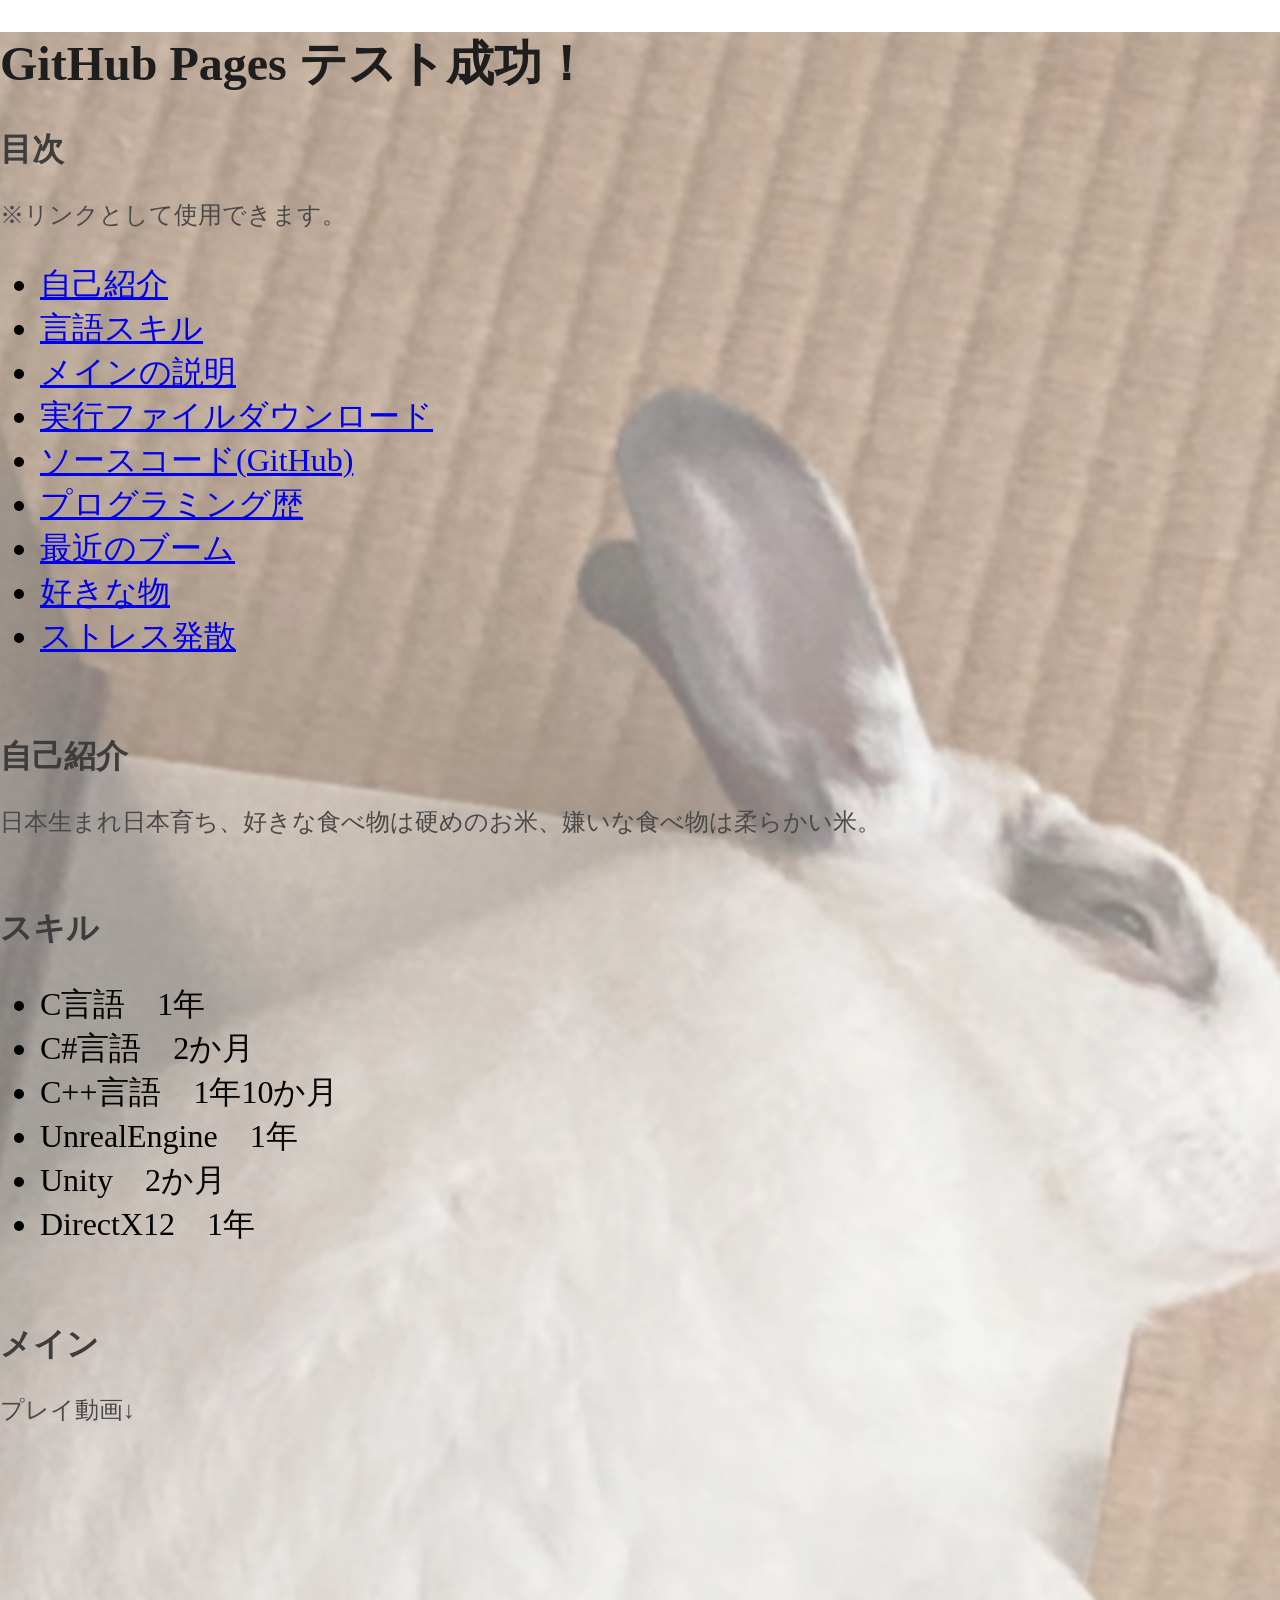
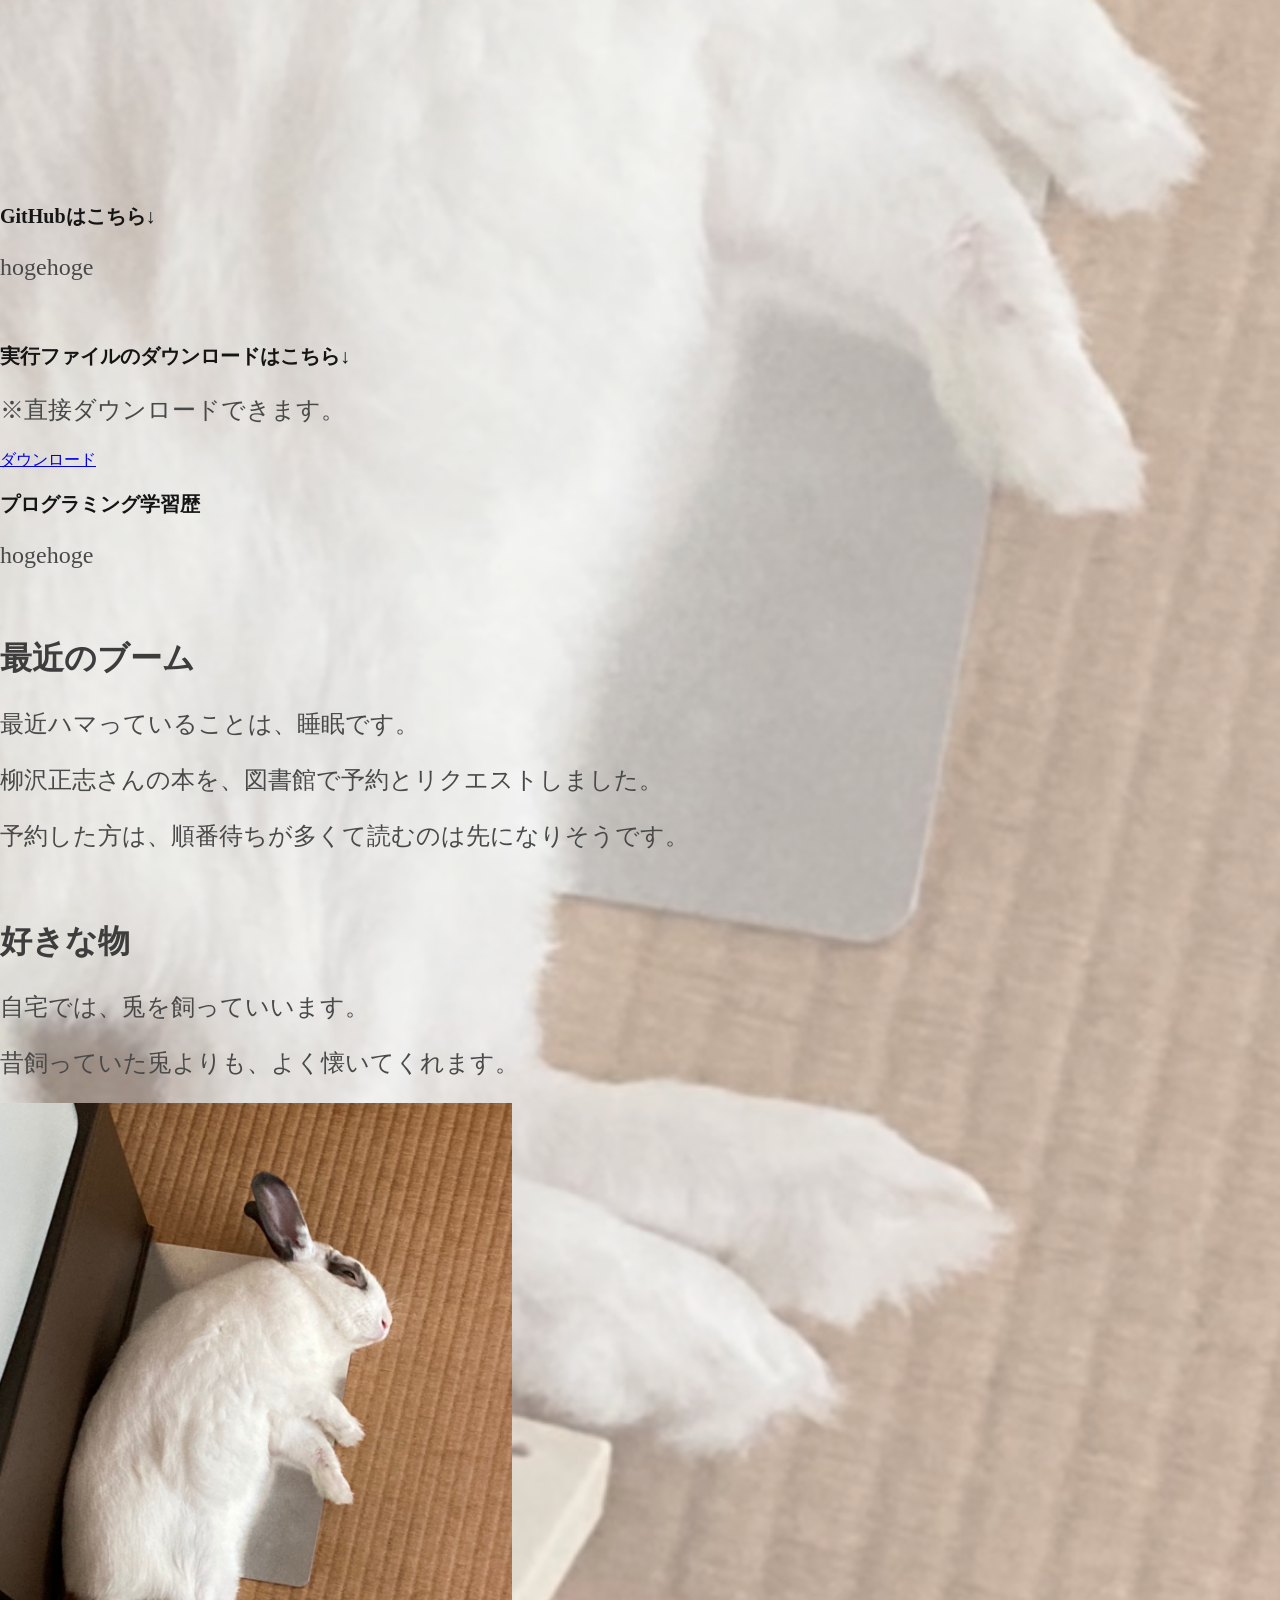
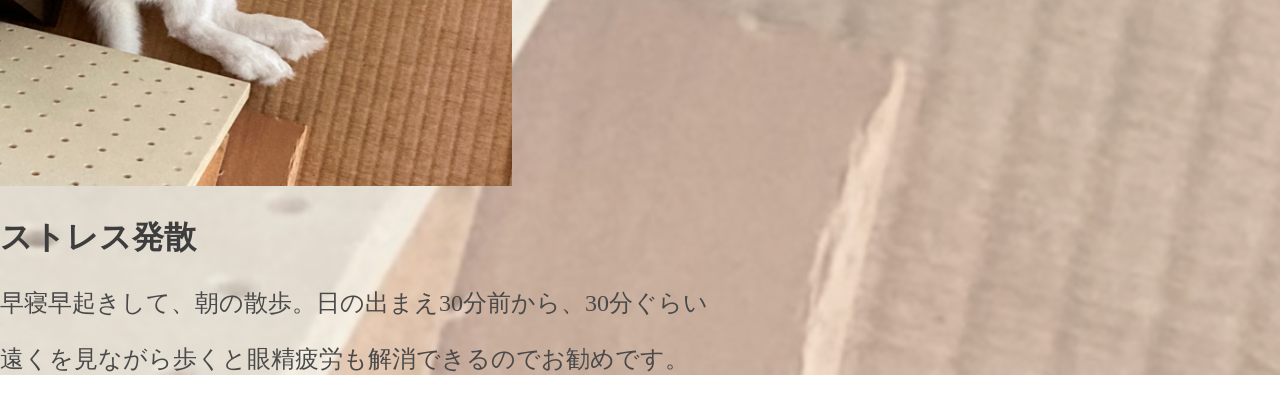
==== index.html @ c5bcd6ae "Update index.html with new sections and links" ====
<!DOCTYPE html>
<html lang="ja">
<head>
    <meta charset="UTF-8">
    <title>テストページ</title>
    <link rel="stylesheet" href="style.css">
</head>
<body>
    <!-- コメント -->
    <h1>GitHub Pages テスト成功！</h1>
        <h2>目次</h2>
        <p>※リンクとして使用できます。</p>
        <ul>    
            <li><a href="自己紹介">自己紹介</a></li>
            <li><a href="#スキル">言語スキル</a></li>
            <li><a href="#メイン">メインの説明</a></li>
            <li><a href="#ダウンロード">実行ファイルダウンロード</li>
            <li><a href="#ソースコード">ソースコード(GitHub)</li>
            <li><a href="#プログラミング学習歴">プログラミング歴</li>
            <li><a href="#最近のブーム">最近のブーム</a> </li>
            <li><a href="#好きな物">好きな物</a> </li>
            <li><a href="#ストレス発散">ストレス発散</a> </li>
        </ul>
    <br>    

    <h2 id="自己紹介">自己紹介</h2>
    <p>日本生まれ日本育ち、好きな食べ物は硬めのお米、嫌いな食べ物は柔らかい米。</p>
    <br>

    <h2 id="スキル">スキル</h2>
    <ul>
        <li>C言語&emsp;1年</li>
        <li>C#言語&emsp;2か月</li>
        <li>C++言語&emsp;1年10か月</li>
        <li>UnrealEngine&emsp;1年</li>
        <li>Unity&emsp;2か月</li>
        <li>DirectX12&emsp;1年</li>
    </ul>
    <br>

    <h2 id="メイン">メイン</h2>
    <p>プレイ動画↓</p>
   <div class="video-container">
        <iframe src="https://www.youtube.com/embed/glYUqlSb2sU" 
            title="YouTube video player" 
            frameborder="0" 
            allow="accelerometer; 
            autoplay; 
            clipboard-write; 
            encrypted-media; 
            gyroscope;
            picture-in-picture; 
            web-share" 
            referrerpolicy="strict-origin-when-cross-origin" 
            allowfullscreen>
        </iframe>
    </div>
    <br>

    <h3 id="ソースコード">GitHubはこちら↓</h3>
    <p>hogehoge</p>
    <br>
    
    <h3 id="ダウンロード">実行ファイルのダウンロードはこちら↓</h4>
    <p>※直接ダウンロードできます。</p>
    <a href="https://github.com/dkdk15ch/TestRelase/releases/download/v0.0.1/SQUASH_BREAKER_1016.zip" download onclick="return confirm('ゲームデータをダウンロードしますか？（ファイルサイズ: 約116MB）');">
    ダウンロード
    </a>     
    <br>

    <h3 id="プログラミング歴">プログラミング学習歴</h3>
    <!-- 新しい順に書く。メインは書いてるので、割愛 -->
    <p>hogehoge</p>
    <br>
    
    <h2 id="最近のブーム">最近のブーム</h2>
    <p>最近ハマっていることは、睡眠です。</p>
    <p>柳沢正志さんの本を、図書館で予約とリクエストしました。</p>    
    <p>予約した方は、順番待ちが多くて読むのは先になりそうです。</p>
    <br>

    <h2 id="好きな物">好きな物</h2>
    <p>自宅では、兎を飼っていいます。</p>
    <p>昔飼っていた兎よりも、よく懐いてくれます。</p>
    <img src="Images/15ch.jpg" alt="うさぎ">

    <h2 id="ストレス発散">ストレス発散</h2>
    <p>早寝早起きして、朝の散歩。日の出まえ30分前から、30分ぐらい</p>
    <p>遠くを見ながら歩くと眼精疲労も解消できるのでお勧めです。</p>
    
</body>
</html>
---- style.css ----
body {
  position: relative;
  min-height: 100vh;
  margin: 0;
}

body::before {
  content: "";
  position: absolute;
  top: 0;
  left: 0;
  width: 100%;
  height: 100%;
  background-color: #00000015;
  background-image: url("Images/15ch.jpg");
  background-size: cover;
  background-position: center;
  background-blend-mode: multiply;
  opacity: 0.5;
  z-index: -1;
}
h1{
  color:#1e1e1e;
  font-size:3.0rem;
}
h2{
  color:#3d3d3d;
  font-size:2rem;
}
h3{
  color:#151515;
  font-size:20px;
}

p{
  color:#494949;
  font-size:1.5rem;
}
ul{
  font-size:2.0rem;
}
li{
  font-size:2.0rem;
}
img{
  height:40%;
  width:40%;
}
.video-container {
  position: relative;
  width: 100%;
  max-width: 560px;
  aspect-ratio: 16 / 9;
  margin-top: 10px;
}
.video-container iframe {
  position: absolute;
  top: 0;
  left: 0;
  width: 100%;
  height: 100%;
  border: none; 
}
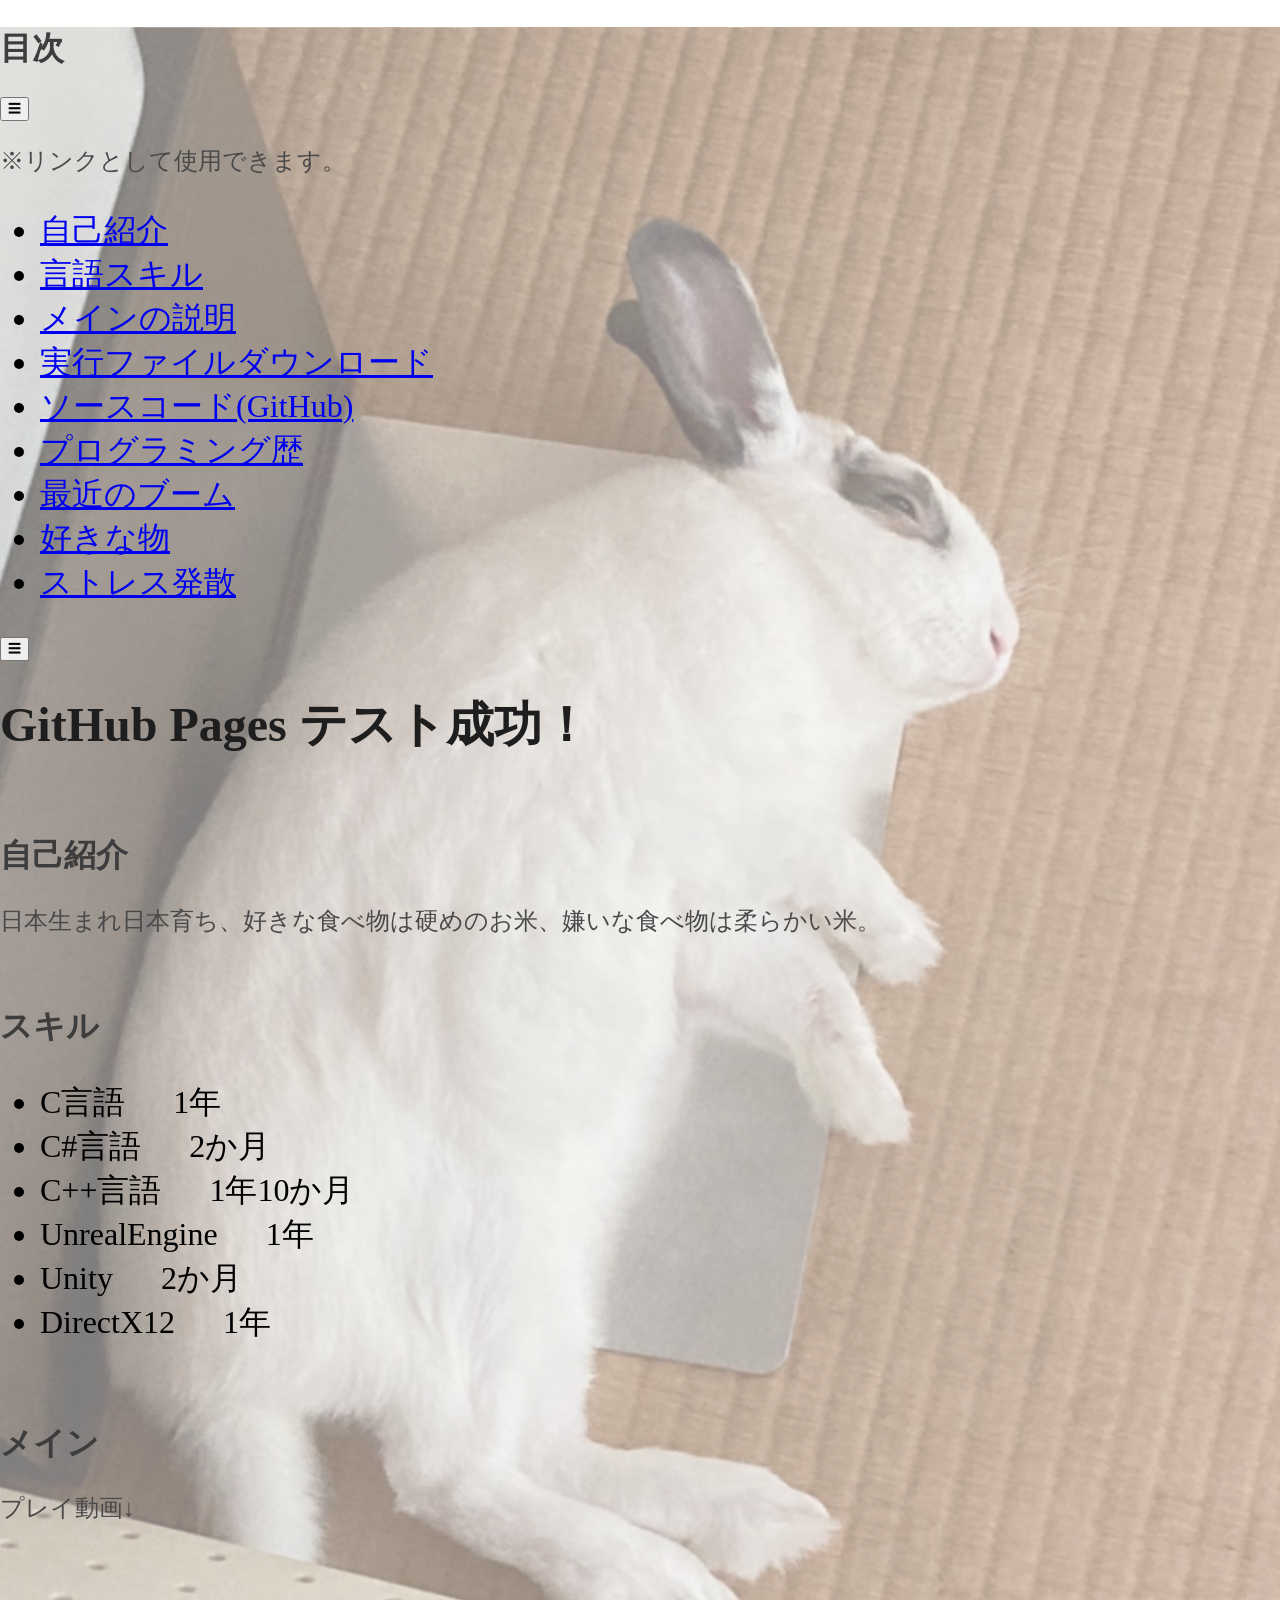
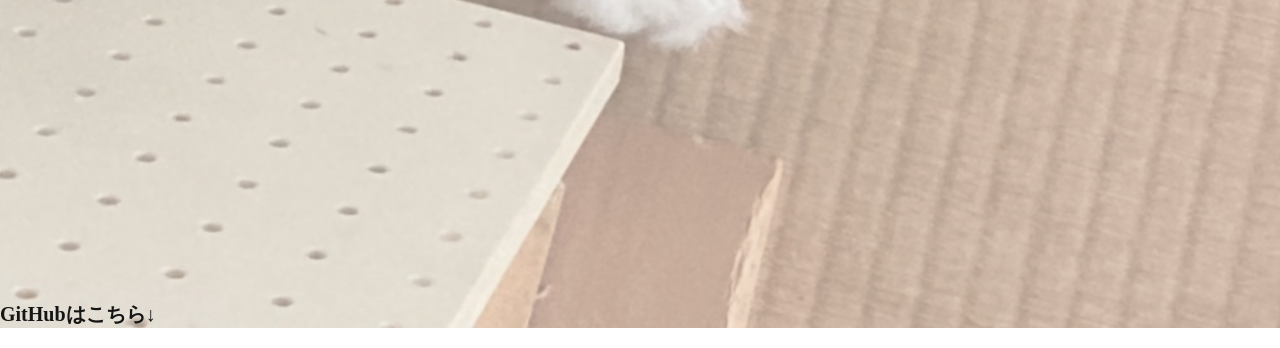
==== commit 0def533a: "Refactor sidebar and main content structure" ====
--- a/index.html
+++ b/index.html
@@ -6,87 +6,78 @@
     <link rel="stylesheet" href="style.css">
 </head>
 <body>
-    <!-- コメント -->
-    <h1>GitHub Pages テスト成功！</h1>
+
+    <!-- サイドバー（目次） -->
+    <nav id="sidebar" class="sidebar">
+      <div class="sidebar-header">
         <h2>目次</h2>
-        <p>※リンクとして使用できます。</p>
-        <ul>    
-            <li><a href="自己紹介">自己紹介</a></li>
-            <li><a href="#スキル">言語スキル</a></li>
-            <li><a href="#メイン">メインの説明</a></li>
-            <li><a href="#ダウンロード">実行ファイルダウンロード</li>
-            <li><a href="#ソースコード">ソースコード(GitHub)</li>
-            <li><a href="#プログラミング学習歴">プログラミング歴</li>
-            <li><a href="#最近のブーム">最近のブーム</a> </li>
-            <li><a href="#好きな物">好きな物</a> </li>
-            <li><a href="#ストレス発散">ストレス発散</a> </li>
+        <!-- 閉じるボタン -->
+        <button id="toggle-btn" class="toggle-btn" aria-label="目次を開閉">☰</button>
+      </div>
+      <p>※リンクとして使用できます。</p>
+      <ul>
+        <li><a href="#自己紹介">自己紹介</a></li>
+        <li><a href="#スキル">言語スキル</a></li>
+        <li><a href="#メイン">メインの説明</a></li>
+        <li><a href="#ダウンロード">実行ファイルダウンロード</a></li>
+        <li><a href="#ソースコード">ソースコード(GitHub)</a></li>
+        <li><a href="#プログラミング学習歴">プログラミング歴</a></li>
+        <li><a href="#最近のブーム">最近のブーム</a></li>
+        <li><a href="#好きな物">好きな物</a></li>
+        <li><a href="#ストレス発散">ストレス発散</a></li>
+      </ul>
+    </nav>
+
+    <!-- サイドバーが閉じている時に表示する「開くボタン」 -->
+    <button id="open-btn" class="open-btn" aria-label="目次を開く">☰</button>
+
+    <!-- メインコンテンツ部分を囲む -->
+    <div id="main-content">
+        <!-- コメント -->
+        <h1>GitHub Pages テスト成功！</h1>
+
+        <br>
+        <h2 id="自己紹介">自己紹介</h2>
+        <p>日本生まれ日本育ち、好きな食べ物は硬めのお米、嫌いな食べ物は柔らかい米。</p>
+
+        <br>
+        <h2 id="スキル">スキル</h2>
+        <ul>
+            <li>C言語 &emsp; 1年</li>
+            <li>C#言語 &emsp; 2か月</li>
+            <li>C++言語 &emsp; 1年10か月</li>
+            <li>UnrealEngine &emsp; 1年</li>
+            <li>Unity &emsp; 2か月</li>
+            <li>DirectX12 &emsp; 1年</li>
         </ul>
-    <br>    
 
-    <h2 id="自己紹介">自己紹介</h2>
-    <p>日本生まれ日本育ち、好きな食べ物は硬めのお米、嫌いな食べ物は柔らかい米。</p>
-    <br>
+        <br>
+        <h2 id="メイン">メイン</h2>
+        <p>プレイ動画↓</p>
+        <div class="video-container">
+            <iframe src="https://www.youtube.com/embed/glYUqlSb2sU" title="YouTube video player" frameborder="0" allow="accelerometer; autoplay; clipboard-write; encrypted-media; gyroscope; picture-in-picture; web-share" referrerpolicy="strict-origin-when-cross-origin" allowfullscreen></iframe>
+        </div>
 
-    <h2 id="スキル">スキル</h2>
-    <ul>
-        <li>C言語&emsp;1年</li>
-        <li>C#言語&emsp;2か月</li>
-        <li>C++言語&emsp;1年10か月</li>
-        <li>UnrealEngine&emsp;1年</li>
-        <li>Unity&emsp;2か月</li>
-        <li>DirectX12&emsp;1年</li>
-    </ul>
-    <br>
+        <br>
+        <h3 id="ソースコード">GitHubはこちら↓</h3>
+    </div>
 
-    <h2 id="メイン">メイン</h2>
-    <p>プレイ動画↓</p>
-   <div class="video-container">
-        <iframe src="https://www.youtube.com/embed/glYUqlSb2sU" 
-            title="YouTube video player" 
-            frameborder="0" 
-            allow="accelerometer; 
-            autoplay; 
-            clipboard-write; 
-            encrypted-media; 
-            gyroscope;
-            picture-in-picture; 
-            web-share" 
-            referrerpolicy="strict-origin-when-cross-origin" 
-            allowfullscreen>
-        </iframe>
-    </div>
-    <br>
+    <!-- JavaScript -->
+    <script>
+      const sidebar = document.getElementById('sidebar');
+      const toggleBtn = document.getElementById('toggle-btn');
+      const openBtn = document.getElementById('open-btn');
 
-    <h3 id="ソースコード">GitHubはこちら↓</h3>
-    <p>hogehoge</p>
-    <br>
-    
-    <h3 id="ダウンロード">実行ファイルのダウンロードはこちら↓</h4>
-    <p>※直接ダウンロードできます。</p>
-    <a href="https://github.com/dkdk15ch/TestRelase/releases/download/v0.0.1/SQUASH_BREAKER_1016.zip" download onclick="return confirm('ゲームデータをダウンロードしますか？（ファイルサイズ: 約116MB）');">
-    ダウンロード
-    </a>     
-    <br>
+      toggleBtn.addEventListener('click', () => {
+        sidebar.classList.add('collapsed');
+        document.body.classList.add('sidebar-closed');
+      });
 
-    <h3 id="プログラミング歴">プログラミング学習歴</h3>
-    <!-- 新しい順に書く。メインは書いてるので、割愛 -->
-    <p>hogehoge</p>
-    <br>
-    
-    <h2 id="最近のブーム">最近のブーム</h2>
-    <p>最近ハマっていることは、睡眠です。</p>
-    <p>柳沢正志さんの本を、図書館で予約とリクエストしました。</p>    
-    <p>予約した方は、順番待ちが多くて読むのは先になりそうです。</p>
-    <br>
+      openBtn.addEventListener('click', () => {
+        sidebar.classList.remove('collapsed');
+        document.body.classList.remove('sidebar-closed');
+      });
+    </script>
 
-    <h2 id="好きな物">好きな物</h2>
-    <p>自宅では、兎を飼っていいます。</p>
-    <p>昔飼っていた兎よりも、よく懐いてくれます。</p>
-    <img src="Images/15ch.jpg" alt="うさぎ">
-
-    <h2 id="ストレス発散">ストレス発散</h2>
-    <p>早寝早起きして、朝の散歩。日の出まえ30分前から、30分ぐらい</p>
-    <p>遠くを見ながら歩くと眼精疲労も解消できるのでお勧めです。</p>
-    
 </body>
 </html>
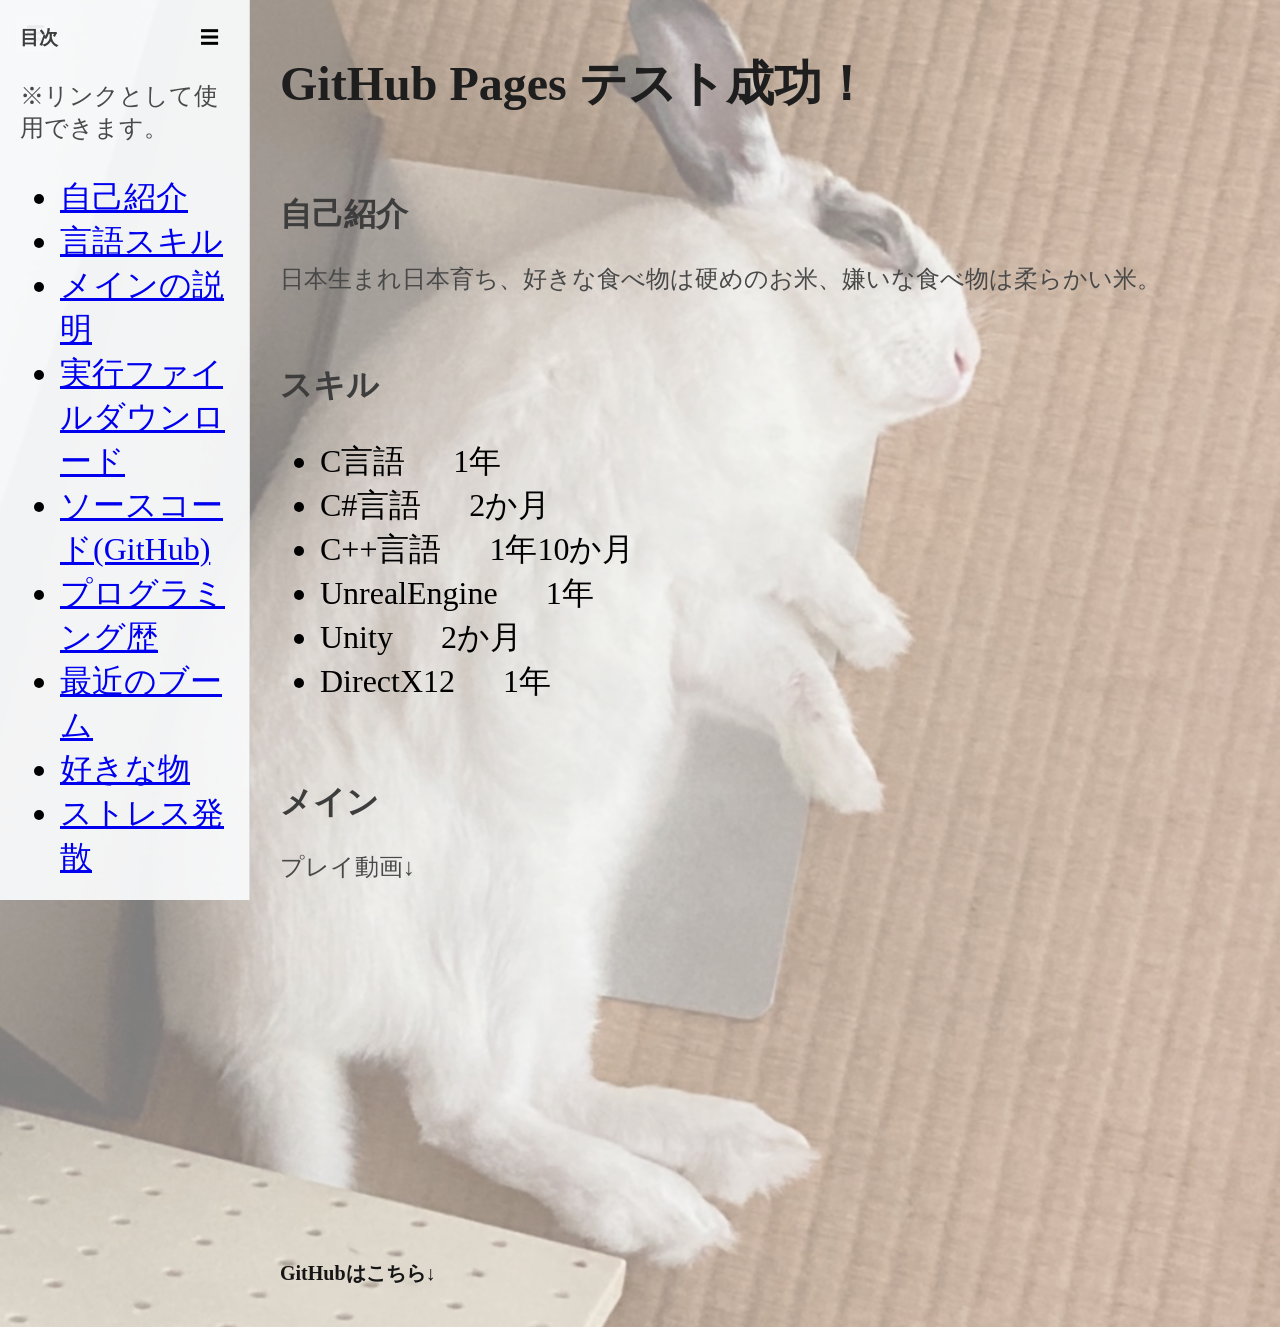
==== commit 5edf4542: "Implement sidebar toggle functionality Added event listeners for sidebar toggle functionality." ====
--- a/index.html
+++ b/index.html
@@ -62,17 +62,18 @@
         <h3 id="ソースコード">GitHubはこちら↓</h3>
     </div>
 
-    <!-- JavaScript -->
-    <script>
+   <script>
       const sidebar = document.getElementById('sidebar');
       const toggleBtn = document.getElementById('toggle-btn');
       const openBtn = document.getElementById('open-btn');
 
+      // 閉じるボタンを押したとき
       toggleBtn.addEventListener('click', () => {
         sidebar.classList.add('collapsed');
         document.body.classList.add('sidebar-closed');
       });
 
+      // 開くボタンを押したとき
       openBtn.addEventListener('click', () => {
         sidebar.classList.remove('collapsed');
         document.body.classList.remove('sidebar-closed');
--- a/style.css
+++ b/style.css
@@ -1,63 +1,138 @@
 body {
-  position: relative;
-  min-height: 100vh;
-  margin: 0;
+    position: relative;
+    min-height: 100vh;
+    margin: 0;
 }
 
 body::before {
-  content: "";
-  position: absolute;
+    content: "";
+    position: absolute;
+    top: 0;
+    left: 0;
+    width: 100%;
+    height: 100%;
+    background-color: #00000015;
+    background-image: url("Images/15ch.jpg");
+    background-size: cover;
+    background-position: center;
+    background-blend-mode: multiply;
+    opacity: 0.5;
+    z-index: -1;
+}
+
+h1 {
+    color: #1e1e1e;
+    font-size: 3.0rem;
+}
+
+h2 {
+    color: #3d3d3d;
+    font-size: 2rem;
+}
+
+h3 {
+    color: #151515;
+    font-size: 20px;
+}
+
+p {
+    color: #494949;
+    font-size: 1.5rem;
+}
+
+ul {
+    font-size: 2.0rem;
+}
+
+li {
+    font-size: 2.0rem;
+}
+
+img {
+    height: 40%;
+    width: 40%;
+}
+
+.video-container {
+    position: relative;
+    width: 100%;
+    max-width: 560px;
+    aspect-ratio: 16 / 9;
+    margin-top: 10px;
+}
+
+.video-container iframe {
+    position: absolute;
+    top: 0;
+    left: 0;
+    width: 100%;
+    height: 100%;
+    border: none;
+}
+
+/* --- ここから下がサイドバー用の追加分 --- */
+
+/* サイドバーの基本スタイル */
+.sidebar {
+  position: fixed;
   top: 0;
   left: 0;
-  width: 100%;
-  height: 100%;
-  background-color: #00000015;
-  background-image: url("Images/15ch.jpg");
-  background-size: cover;
-  background-position: center;
-  background-blend-mode: multiply;
-  opacity: 0.5;
-  z-index: -1;
-}
-h1{
-  color:#1e1e1e;
-  font-size:3.0rem;
-}
-h2{
-  color:#3d3d3d;
-  font-size:2rem;
-}
-h3{
-  color:#151515;
-  font-size:20px;
+  width: 250px;
+  height: 100vh;
+  background-color: rgba(248, 249, 250, 0.95); /* 背景が透けないように少し不透明に */
+  border-right: 1px solid #ddd;
+  padding: 20px;
+  box-sizing: border-box;
+  transition: transform 0.3s ease;
+  z-index: 1000;
+  overflow-y: auto;
 }
 
-p{
-  color:#494949;
-  font-size:1.5rem;
+/* 閉じた状態（左側に隠す） */
+.sidebar.collapsed {
+  transform: translateX(-100%);
 }
-ul{
-  font-size:2.0rem;
+
+.sidebar-header {
+  display: flex;
+  justify-content: space-between;
+  align-items: center;
+  margin-bottom: 10px;
 }
-li{
-  font-size:2.0rem;
+
+.sidebar-header h2 {
+  margin: 0;
+  font-size: 1.2rem;
 }
-img{
-  height:40%;
-  width:40%;
+
+/* ボタンのスタイル */
+.toggle-btn, .open-btn {
+  background: none;
+  border: none;
+  font-size: 1.2rem;
+  cursor: pointer;
+  padding: 5px 10px;
 }
-.video-container {
-  position: relative;
-  width: 100%;
-  max-width: 560px;
-  aspect-ratio: 16 / 9;
-  margin-top: 10px;
+
+/* サイドバー外の「開くボタン」（画面左上に固定） */
+.open-btn {
+  position: fixed;
+  top: 15px;
+  left: 15px;
+  z-index: 999;
+  background-color: #ffffff;
+  border: 1px solid #ccc;
+  border-radius: 4px;
 }
-.video-container iframe {
-  position: absolute;
-  top: 0;
-  left: 0;
-  width: 100%;
-  height: 100%;
-  border: none; 
+
+/* メインコンテンツの位置調整 */
+#main-content {
+  margin-left: 260px;
+  padding: 20px;
+  transition: margin-left 0.3s ease;
 }
+
+/* サイドバーが閉じた時はメインコンテンツを広げる */
+body.sidebar-closed #main-content {
+  margin-left: 20px;
+}
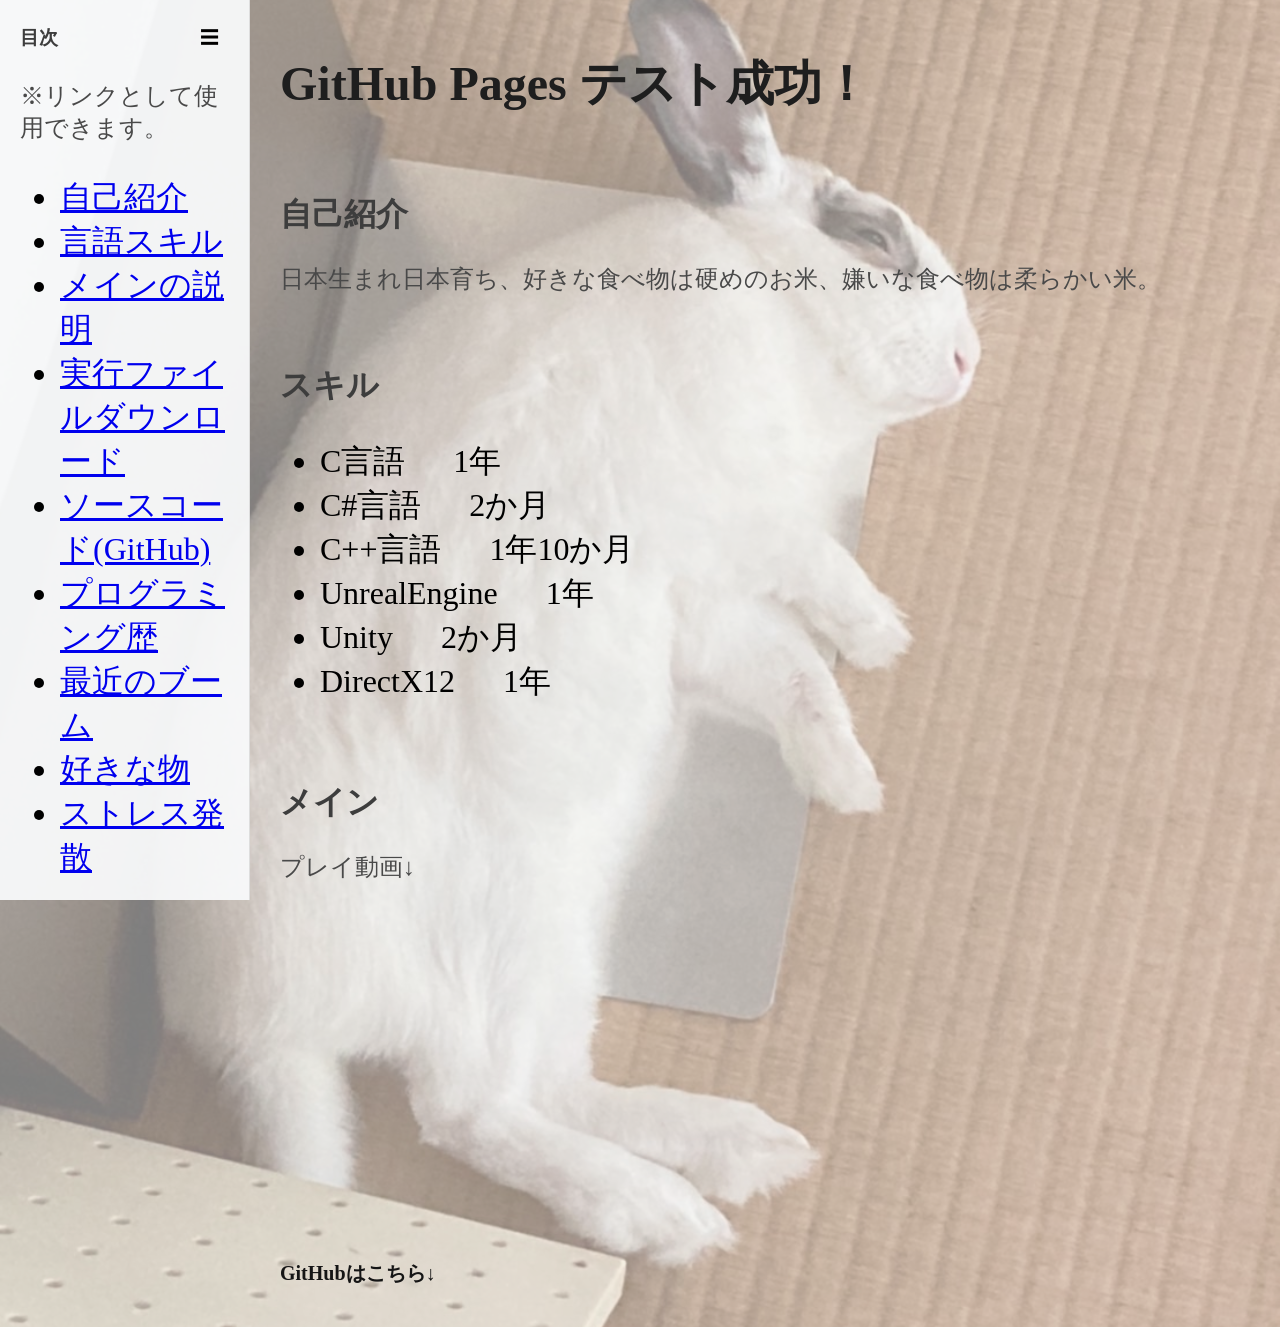
==== commit 8acb5da8: "Refactor sidebar toggle functionality" ====
--- a/index.html
+++ b/index.html
@@ -11,7 +11,7 @@
     <nav id="sidebar" class="sidebar">
       <div class="sidebar-header">
         <h2>目次</h2>
-        <!-- 閉じるボタン -->
+        <!-- 共通のトグルボタン -->
         <button id="toggle-btn" class="toggle-btn" aria-label="目次を開閉">☰</button>
       </div>
       <p>※リンクとして使用できます。</p>
@@ -28,12 +28,8 @@
       </ul>
     </nav>
 
-    <!-- サイドバーが閉じている時に表示する「開くボタン」 -->
-    <button id="open-btn" class="open-btn" aria-label="目次を開く">☰</button>
-
     <!-- メインコンテンツ部分を囲む -->
     <div id="main-content">
-        <!-- コメント -->
         <h1>GitHub Pages テスト成功！</h1>
 
         <br>
@@ -62,21 +58,14 @@
         <h3 id="ソースコード">GitHubはこちら↓</h3>
     </div>
 
-   <script>
+    <!-- JavaScript：押すたびに開閉を切り替える（トグル） -->
+    <script>
       const sidebar = document.getElementById('sidebar');
       const toggleBtn = document.getElementById('toggle-btn');
-      const openBtn = document.getElementById('open-btn');
 
-      // 閉じるボタンを押したとき
       toggleBtn.addEventListener('click', () => {
-        sidebar.classList.add('collapsed');
-        document.body.classList.add('sidebar-closed');
-      });
-
-      // 開くボタンを押したとき
-      openBtn.addEventListener('click', () => {
-        sidebar.classList.remove('collapsed');
-        document.body.classList.remove('sidebar-closed');
+        sidebar.classList.toggle('collapsed');
+        document.body.classList.toggle('sidebar-closed');
       });
     </script>
 
--- a/style.css
+++ b/style.css
@@ -74,65 +74,74 @@
 
 /* サイドバーの基本スタイル */
 .sidebar {
-  position: fixed;
-  top: 0;
-  left: 0;
-  width: 250px;
-  height: 100vh;
-  background-color: rgba(248, 249, 250, 0.95); /* 背景が透けないように少し不透明に */
-  border-right: 1px solid #ddd;
-  padding: 20px;
-  box-sizing: border-box;
-  transition: transform 0.3s ease;
-  z-index: 1000;
-  overflow-y: auto;
+    position: fixed;
+    top: 0;
+    left: 0;
+    width: 250px;
+    height: 100vh;
+    background-color: rgba(248, 249, 250, 0.95);
+    border-right: 1px solid #ddd;
+    padding: 20px;
+    box-sizing: border-box;
+    transition: transform 0.3s ease;
+    z-index: 1000;
+    overflow-y: auto;
 }
 
-/* 閉じた状態（左側に隠す） */
+/* 閉じた状態（スペースなしにする） */
 .sidebar.collapsed {
-  transform: translateX(-100%);
+    transform: translateX(-100%);
 }
 
 .sidebar-header {
-  display: flex;
-  justify-content: space-between;
-  align-items: center;
-  margin-bottom: 10px;
+    display: flex;
+    justify-content: space-between;
+    align-items: center;
+    margin-bottom: 10px;
 }
 
 .sidebar-header h2 {
-  margin: 0;
-  font-size: 1.2rem;
+    margin: 0;
+    font-size: 1.2rem;
 }
 
-/* ボタンのスタイル */
-.toggle-btn, .open-btn {
-  background: none;
-  border: none;
-  font-size: 1.2rem;
-  cursor: pointer;
-  padding: 5px 10px;
+/* 閉じるボタンのスタイル */
+.toggle-btn {
+    background: none;
+    border: none;
+    font-size: 1.2rem;
+    cursor: pointer;
+    padding: 5px 10px;
 }
 
-/* サイドバー外の「開くボタン」（画面左上に固定） */
+/* 常に画面左上に固定して、絶対にクリックできるように最前面（2000）にする */
 .open-btn {
-  position: fixed;
-  top: 15px;
-  left: 15px;
-  z-index: 999;
-  background-color: #ffffff;
-  border: 1px solid #ccc;
-  border-radius: 4px;
+    display: none;
+    position: fixed;
+    top: 15px;
+    left: 15px;
+    z-index: 2000;
+    background-color: #ffffff;
+    border: 1px solid #ccc;
+    border-radius: 4px;
+    font-size: 1.2rem;
+    cursor: pointer;
+    padding: 5px 10px;
+}
+
+/* サイドバーが閉じた時だけ表示する（スペースなしにする） */
+body.sidebar-closed .open-btn {
+    display: block;
 }
 
 /* メインコンテンツの位置調整 */
 #main-content {
-  margin-left: 260px;
-  padding: 20px;
-  transition: margin-left 0.3s ease;
+    margin-left: 260px;
+    padding: 20px;
+    transition: margin-left 0.3s ease;
 }
 
-/* サイドバーが閉じた時はメインコンテンツを広げる */
+/* サイドバーが閉じた時はメインコンテンツを広げる（スペースなしにする） */
 body.sidebar-closed #main-content {
-  margin-left: 20px;
+    margin-left: 20px;
 }
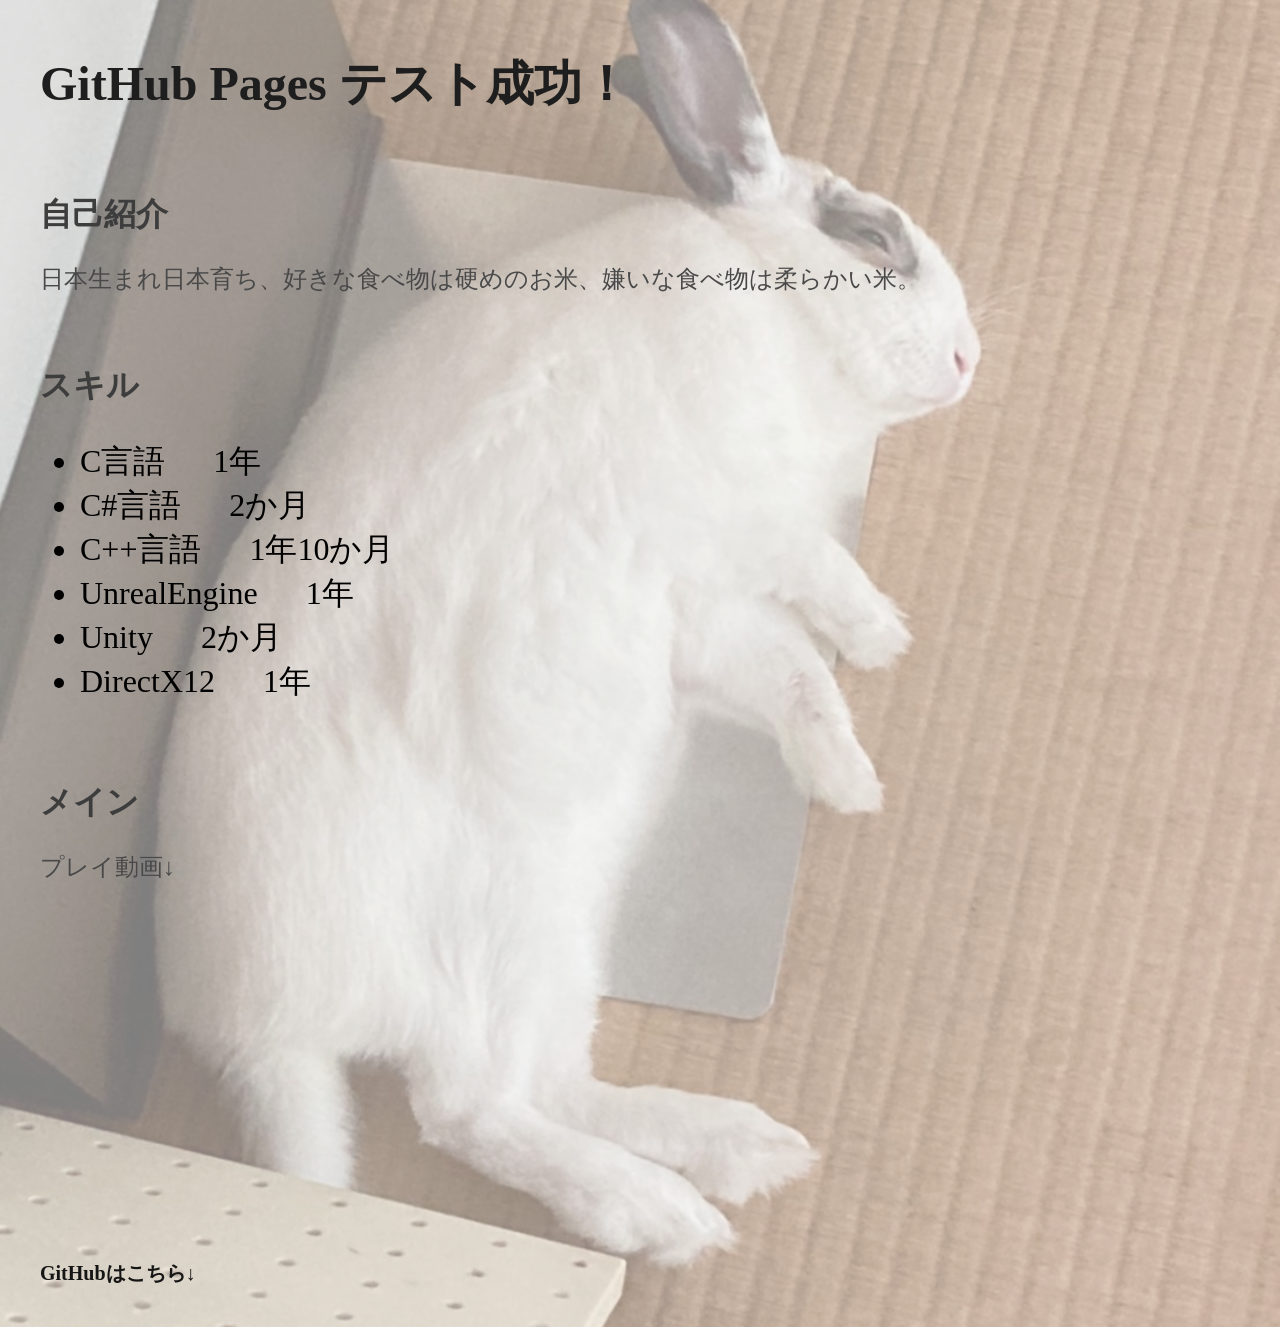
==== commit 5c7ec68f: "Update sidebar toggle functionality and comments" ====
--- a/index.html
+++ b/index.html
@@ -11,7 +11,7 @@
     <nav id="sidebar" class="sidebar">
       <div class="sidebar-header">
         <h2>目次</h2>
-        <!-- 共通のトグルボタン -->
+        <!-- 閉じる用のボタン（内部用としてそのまま配置） -->
         <button id="toggle-btn" class="toggle-btn" aria-label="目次を開閉">☰</button>
       </div>
       <p>※リンクとして使用できます。</p>
@@ -30,6 +30,7 @@
 
     <!-- メインコンテンツ部分を囲む -->
     <div id="main-content">
+        <!-- コメント -->
         <h1>GitHub Pages テスト成功！</h1>
 
         <br>
@@ -58,14 +59,14 @@
         <h3 id="ソースコード">GitHubはこちら↓</h3>
     </div>
 
-    <!-- JavaScript：押すたびに開閉を切り替える（トグル） -->
+    <!-- JavaScript：1つのボタンで開閉をトグル切り替え -->
     <script>
       const sidebar = document.getElementById('sidebar');
       const toggleBtn = document.getElementById('toggle-btn');
 
       toggleBtn.addEventListener('click', () => {
-        sidebar.classList.toggle('collapsed');
-        document.body.classList.toggle('sidebar-closed');
+        sidebar.classList.toggle('open');
+        document.body.classList.toggle('sidebar-open');
       });
     </script>
 
--- a/style.css
+++ b/style.css
@@ -70,9 +70,8 @@
     border: none;
 }
 
-/* --- ここから下がサイドバー用の追加分 --- */
+/* --- サイドバー関連のスタイル --- */
 
-/* サイドバーの基本スタイル */
 .sidebar {
     position: fixed;
     top: 0;
@@ -86,11 +85,13 @@
     transition: transform 0.3s ease;
     z-index: 1000;
     overflow-y: auto;
+    /* デフォルト（初期状態）は左側に隠しておく */
+    transform: translateX(-100%);
 }
 
-/* 閉じた状態（スペースなしにする） */
-.sidebar.collapsed {
-    transform: translateX(-100%);
+/* クラスがついた時（開いた時）に画面内に出す */
+.sidebar.open {
+    transform: translateX(0);
 }
 
 .sidebar-header {
@@ -105,18 +106,8 @@
     font-size: 1.2rem;
 }
 
-/* 閉じるボタンのスタイル */
+/* 常に画面左上に固定されたトグルボタン */
 .toggle-btn {
-    background: none;
-    border: none;
-    font-size: 1.2rem;
-    cursor: pointer;
-    padding: 5px 10px;
-}
-
-/* 常に画面左上に固定して、絶対にクリックできるように最前面（2000）にする */
-.open-btn {
-    display: none;
     position: fixed;
     top: 15px;
     left: 15px;
@@ -129,19 +120,15 @@
     padding: 5px 10px;
 }
 
-/* サイドバーが閉じた時だけ表示する（スペースなしにする） */
-body.sidebar-closed .open-btn {
-    display: block;
-}
-
 /* メインコンテンツの位置調整 */
 #main-content {
-    margin-left: 260px;
+    /* デフォルト（非展開時）は左側の余白を狭くしておく */
+    margin-left: 20px;
     padding: 20px;
     transition: margin-left 0.3s ease;
 }
 
-/* サイドバーが閉じた時はメインコンテンツを広げる（スペースなしにする） */
-body.sidebar-closed #main-content {
-    margin-left: 20px;
+/* サイドバーが開いた時（openクラスがついた時）にメインコンテンツを右に押す */
+body.sidebar-open #main-content {
+    margin-left: 260px;
 }
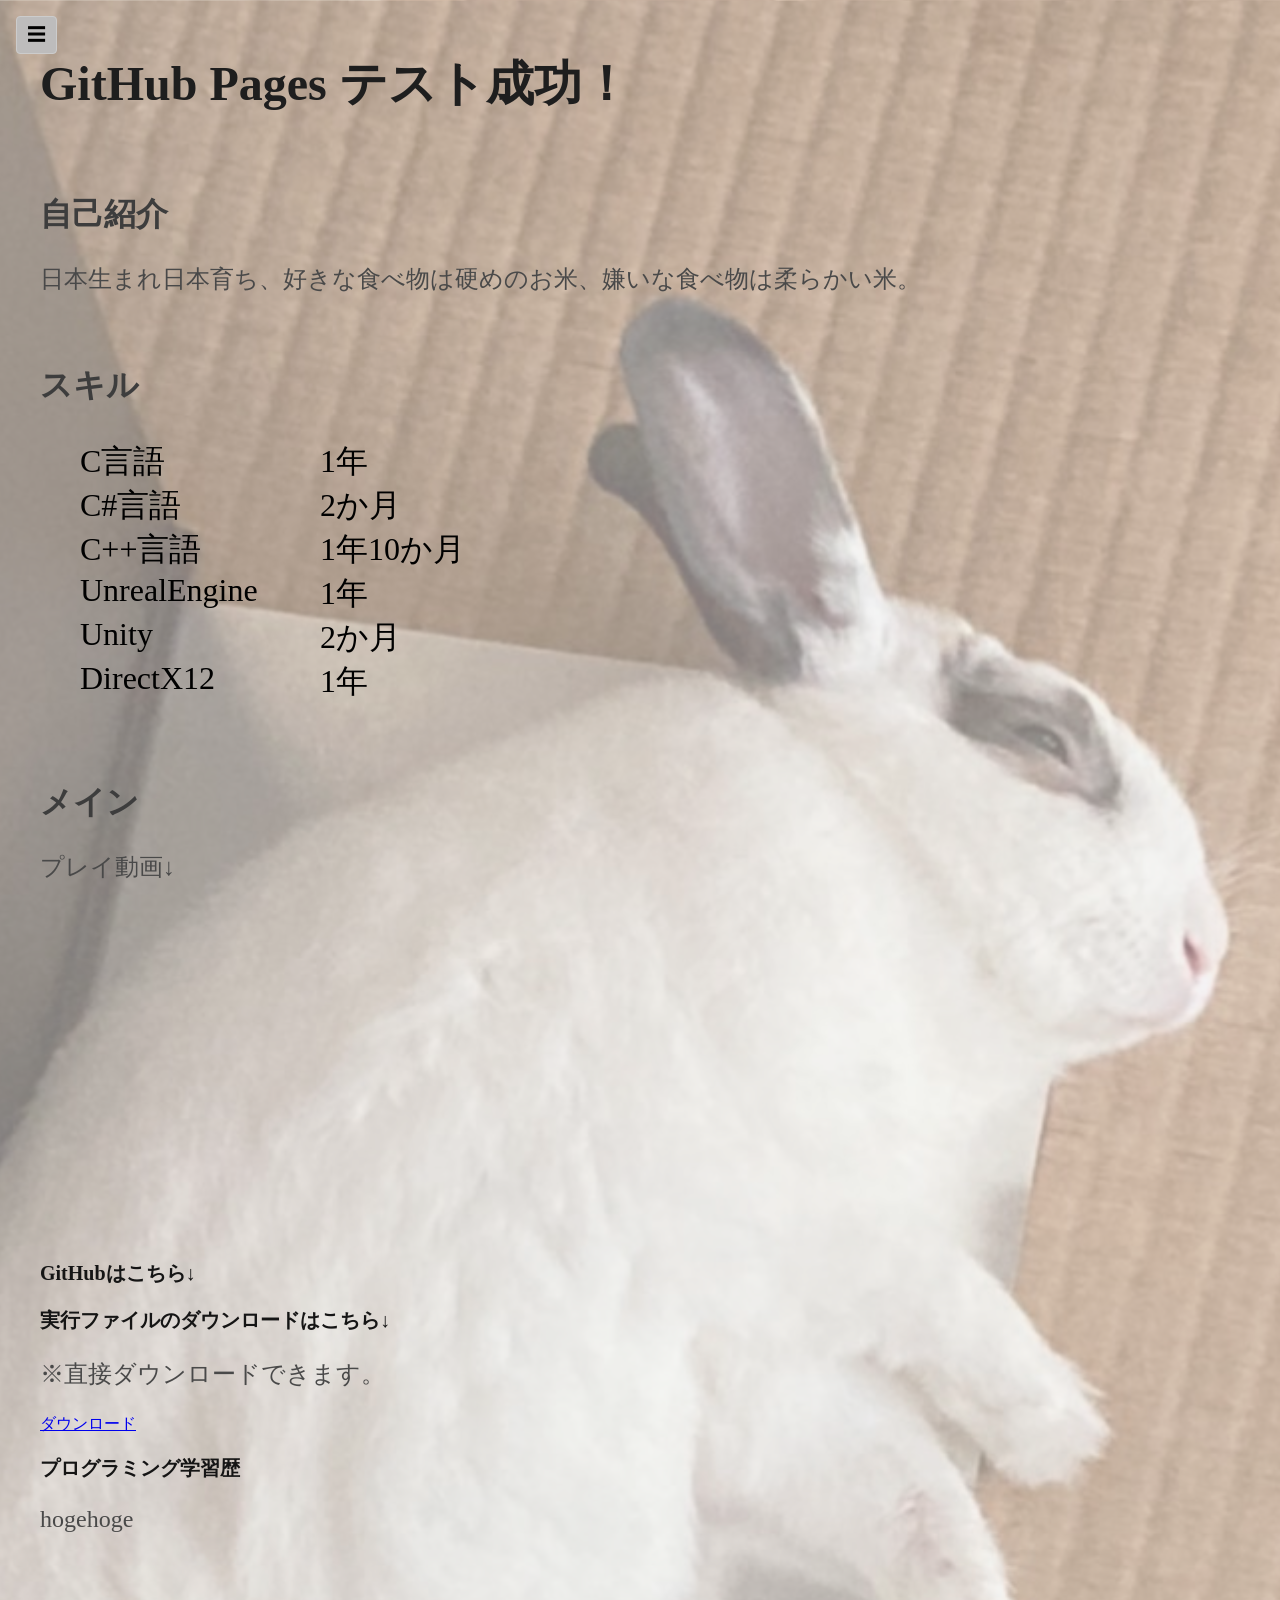
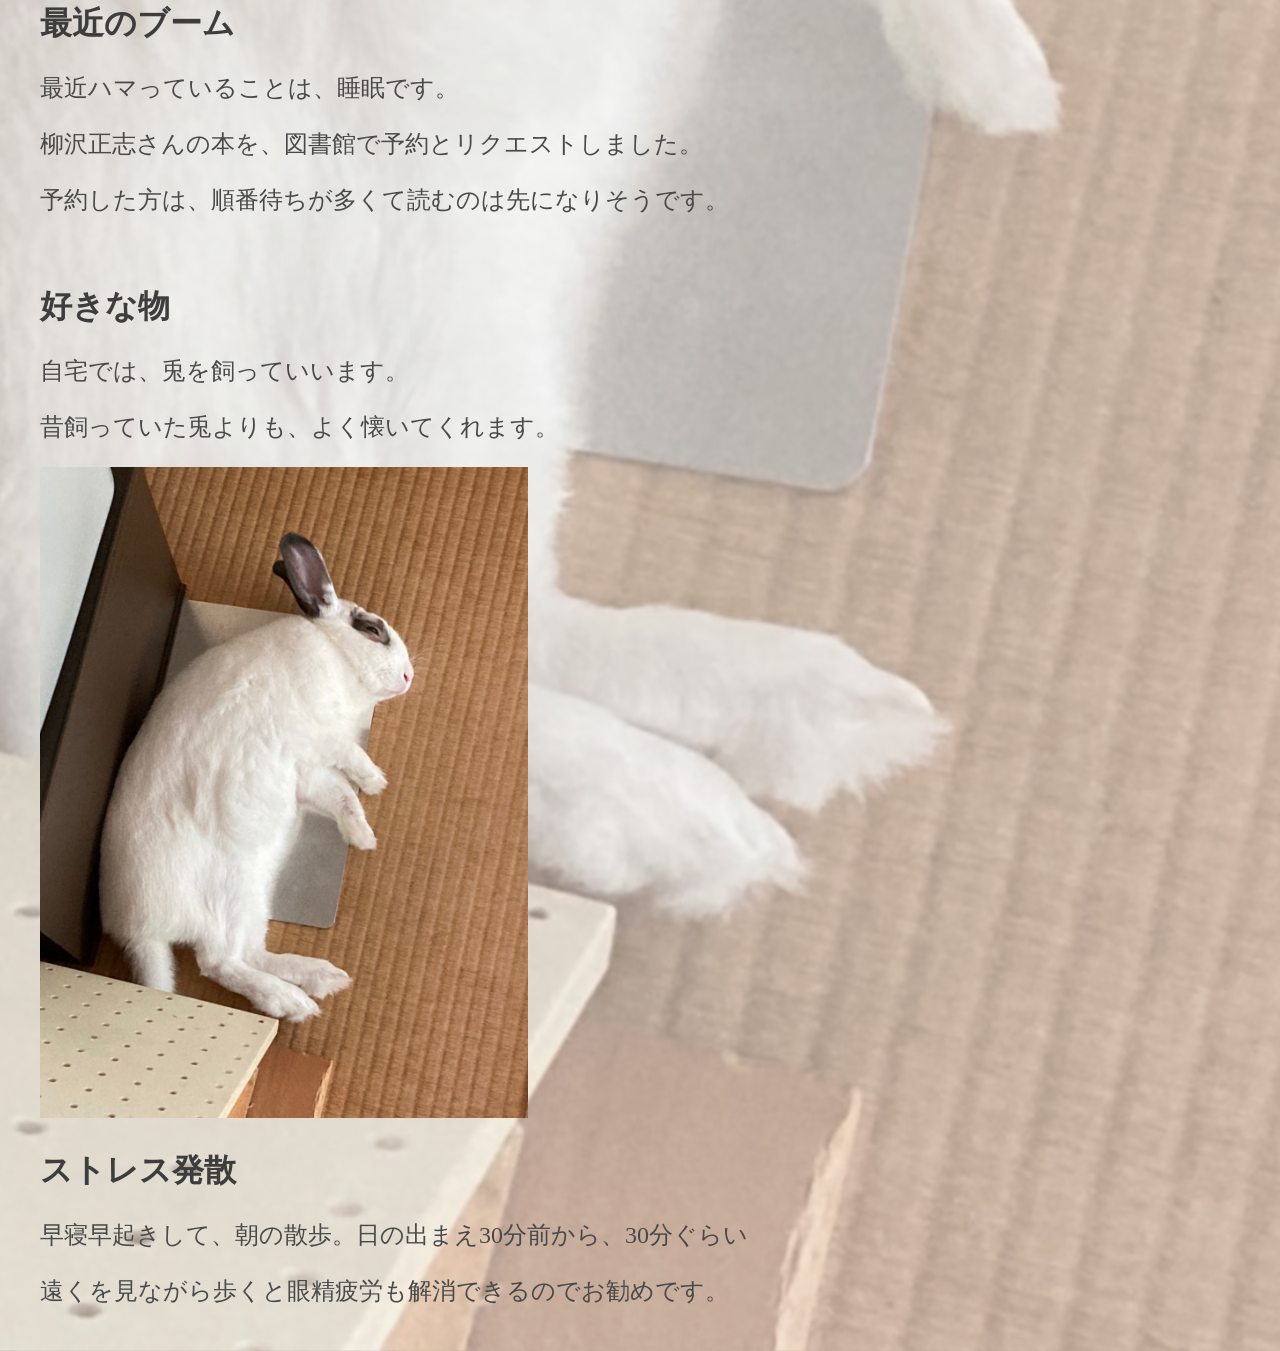
==== commit b561be8e: "ボタン修正" ====
--- a/index.html
+++ b/index.html
@@ -7,12 +7,13 @@
 </head>
 <body>
 
+    <!-- 常に画面左上に表示する開閉ボタン -->
+    <button id="toggle-btn" class="toggle-btn" aria-label="目次を開閉" aria-expanded="false">☰</button>
+
     <!-- サイドバー（目次） -->
     <nav id="sidebar" class="sidebar">
       <div class="sidebar-header">
         <h2>目次</h2>
-        <!-- 閉じる用のボタン（内部用としてそのまま配置） -->
-        <button id="toggle-btn" class="toggle-btn" aria-label="目次を開閉">☰</button>
       </div>
       <p>※リンクとして使用できます。</p>
       <ul>
@@ -39,13 +40,22 @@
 
         <br>
         <h2 id="スキル">スキル</h2>
-        <ul>
-            <li>C言語 &emsp; 1年</li>
-            <li>C#言語 &emsp; 2か月</li>
-            <li>C++言語 &emsp; 1年10か月</li>
-            <li>UnrealEngine &emsp; 1年</li>
-            <li>Unity &emsp; 2か月</li>
-            <li>DirectX12 &emsp; 1年</li>
+        <!-- 
+        ・C言語           1年
+        ・C#言語          2か月    
+        ・C++言語         1年10か月
+        ・UnrealEngine    1年
+        ・Unity           2か月
+        ・DirectX12       1年
+        -->
+
+        <ul class="skill-list">
+          <li><span class="skill-name">C言語</span>1年</li>
+          <li><span class="skill-name">C#言語</span>2か月</li>
+          <li><span class="skill-name">C++言語</span>1年10か月</li>
+          <li><span class="skill-name">UnrealEngine</span>1年</li>
+          <li><span class="skill-name">Unity</span>2か月</li>
+          <li><span class="skill-name">DirectX12</span>1年</li>
         </ul>
 
         <br>
@@ -57,6 +67,33 @@
 
         <br>
         <h3 id="ソースコード">GitHubはこちら↓</h3>
+
+         <h3 id="ダウンロード">実行ファイルのダウンロードはこちら↓</h4>
+        <p>※直接ダウンロードできます。</p>
+        <a href="https://github.com/dkdk15ch/TestRelase/releases/download/v0.0.1/SQUASH_BREAKER_1016.zip" download onclick="return confirm('ゲームデータをダウンロードしますか？（ファイルサイズ: 約116MB）');">
+        ダウンロード
+        </a>     
+        <br>
+
+        <h3 id="プログラミング歴">プログラミング学習歴</h3>
+        <!-- 新しい順に書く。メインは書いてるので、割愛 -->
+        <p>hogehoge</p>
+        <br>
+        
+        <h2 id="最近のブーム">最近のブーム</h2>
+        <p>最近ハマっていることは、睡眠です。</p>
+        <p>柳沢正志さんの本を、図書館で予約とリクエストしました。</p>    
+        <p>予約した方は、順番待ちが多くて読むのは先になりそうです。</p>
+        <br>
+
+        <h2 id="好きな物">好きな物</h2>
+        <p>自宅では、兎を飼っていいます。</p>
+        <p>昔飼っていた兎よりも、よく懐いてくれます。</p>
+        <img src="Images/15ch.jpg" alt="うさぎ">
+
+        <h2 id="ストレス発散">ストレス発散</h2>
+        <p>早寝早起きして、朝の散歩。日の出まえ30分前から、30分ぐらい</p>
+        <p>遠くを見ながら歩くと眼精疲労も解消できるのでお勧めです。</p>
     </div>
 
     <!-- JavaScript：1つのボタンで開閉をトグル切り替え -->
@@ -65,8 +102,9 @@
       const toggleBtn = document.getElementById('toggle-btn');
 
       toggleBtn.addEventListener('click', () => {
-        sidebar.classList.toggle('open');
-        document.body.classList.toggle('sidebar-open');
+        const isOpen = sidebar.classList.toggle('open');
+        document.body.classList.toggle('sidebar-open', isOpen);
+        toggleBtn.setAttribute('aria-expanded', String(isOpen));
       });
     </script>
 
--- a/style.css
+++ b/style.css
@@ -48,6 +48,12 @@
     font-size: 2.0rem;
 }
 
+.skill-list li {
+    display: grid;
+    grid-template-columns: 14rem auto;
+    column-gap: 1rem;
+}
+
 img {
     height: 40%;
     width: 40%;
@@ -76,9 +82,9 @@
     position: fixed;
     top: 0;
     left: 0;
-    width: 250px;
-    height: 100vh;
-    background-color: rgba(248, 249, 250, 0.95);
+    width: 30vw;
+    height: 50vh;
+    background-color: rgb(151, 151, 151);
     border-right: 1px solid #ddd;
     padding: 20px;
     box-sizing: border-box;
@@ -109,10 +115,10 @@
 /* 常に画面左上に固定されたトグルボタン */
 .toggle-btn {
     position: fixed;
-    top: 15px;
-    left: 15px;
+    top: 1rem;
+    left: 1rem;
     z-index: 2000;
-    background-color: #ffffff;
+    background-color: #bdbcbc;
     border: 1px solid #ccc;
     border-radius: 4px;
     font-size: 1.2rem;
@@ -130,5 +136,5 @@
 
 /* サイドバーが開いた時（openクラスがついた時）にメインコンテンツを右に押す */
 body.sidebar-open #main-content {
-    margin-left: 260px;
+    margin-left: 20rem;
 }
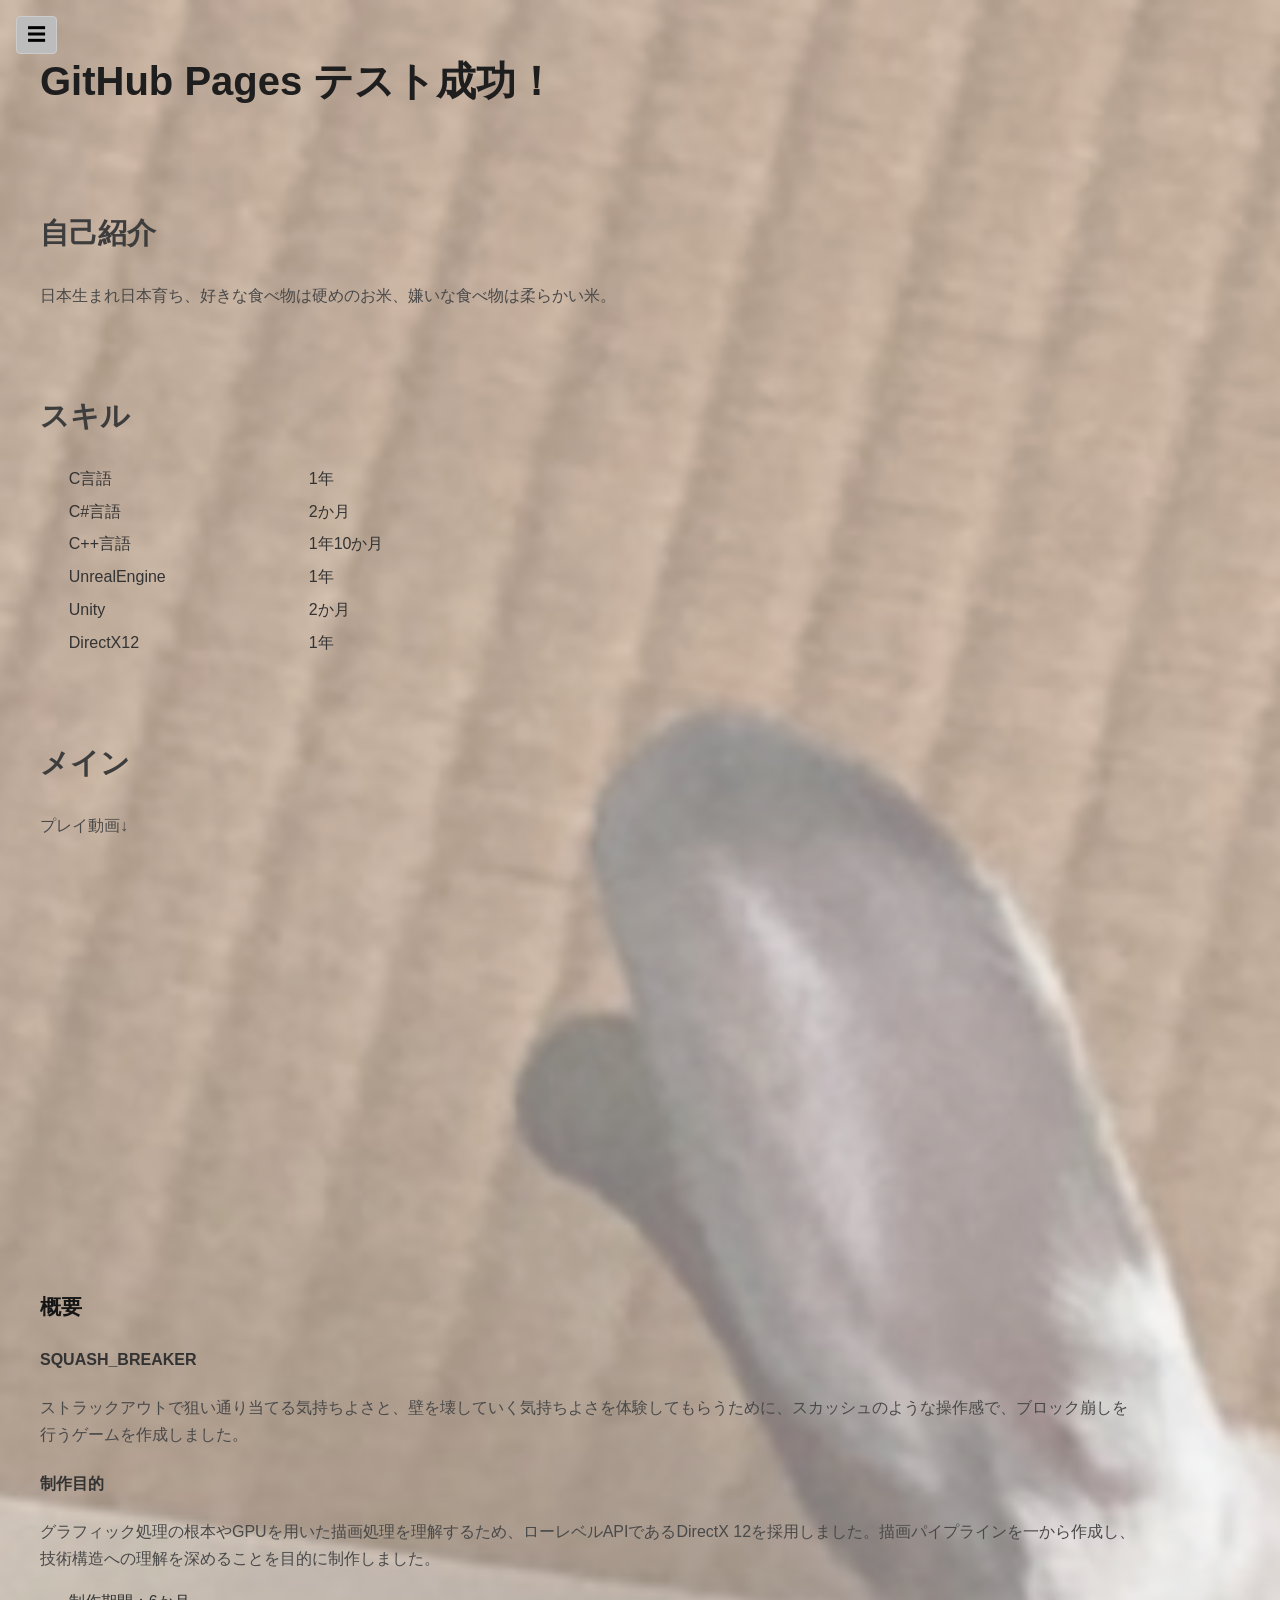
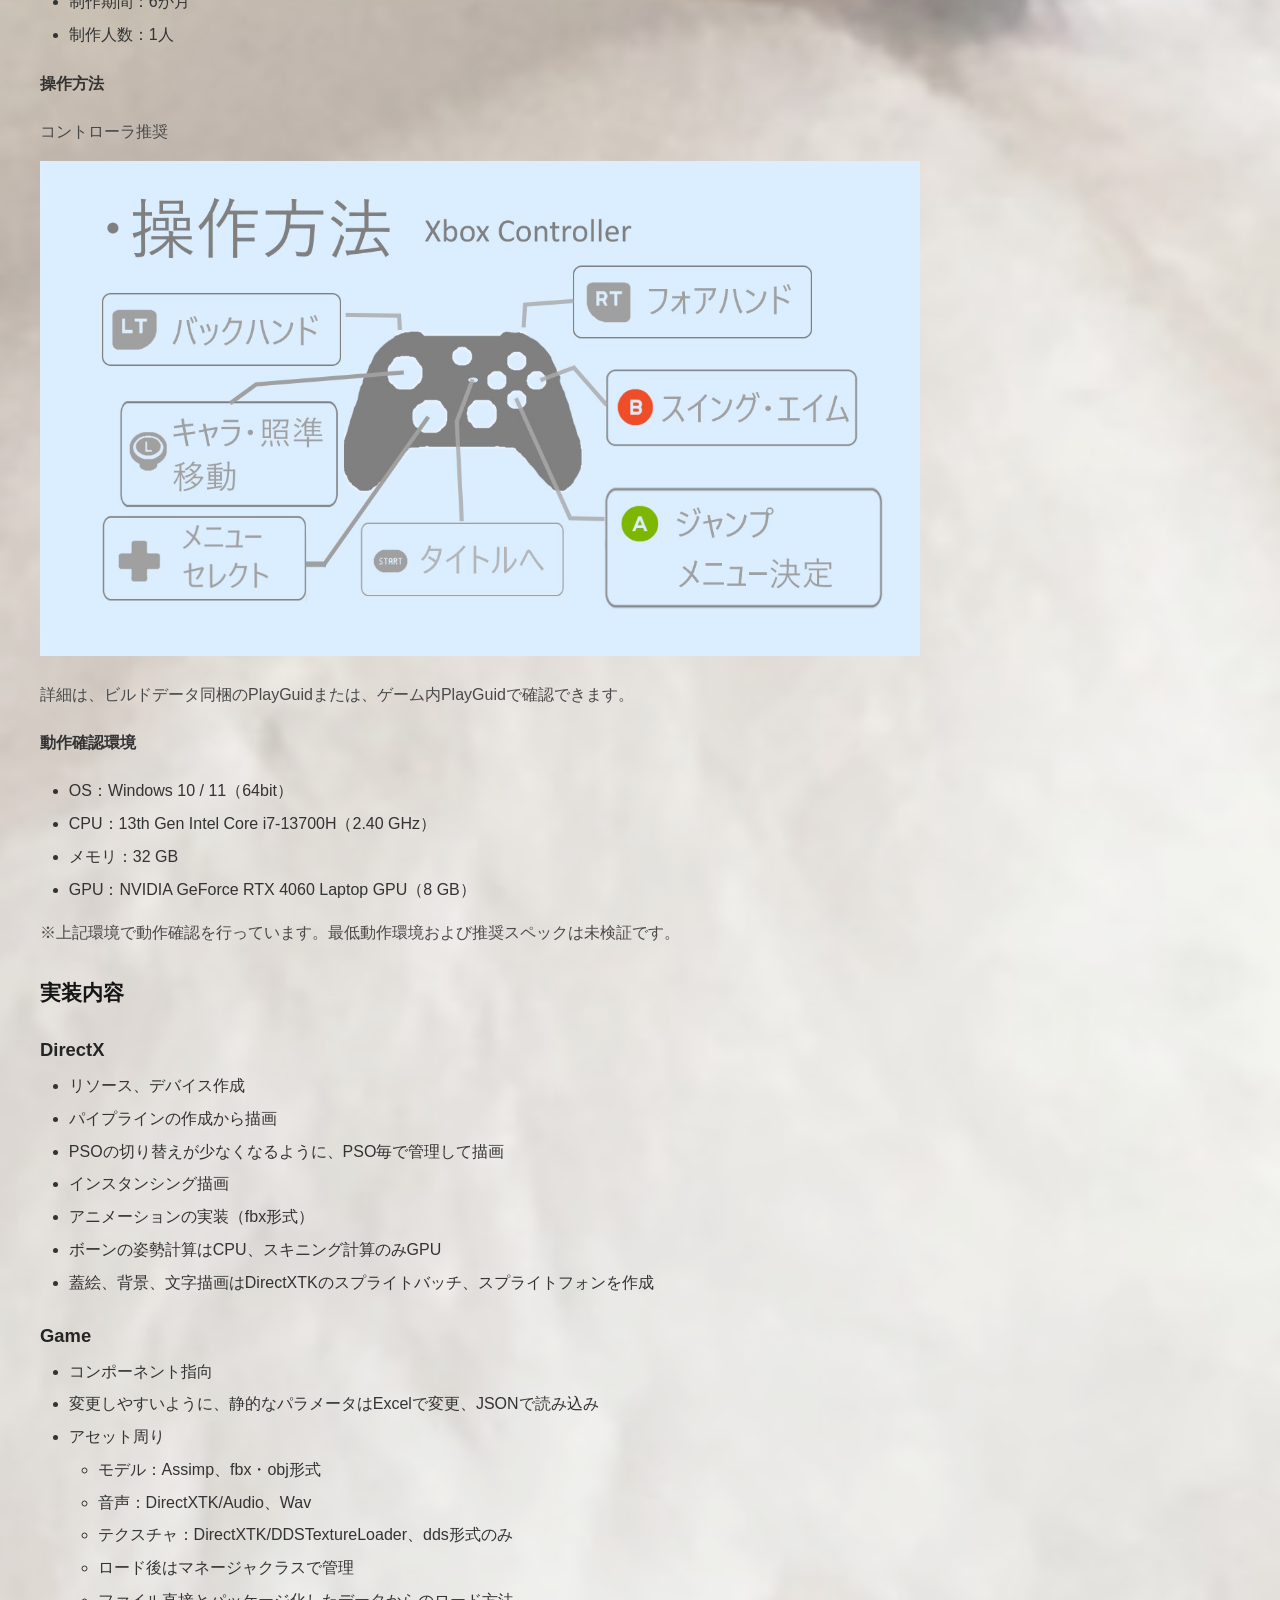
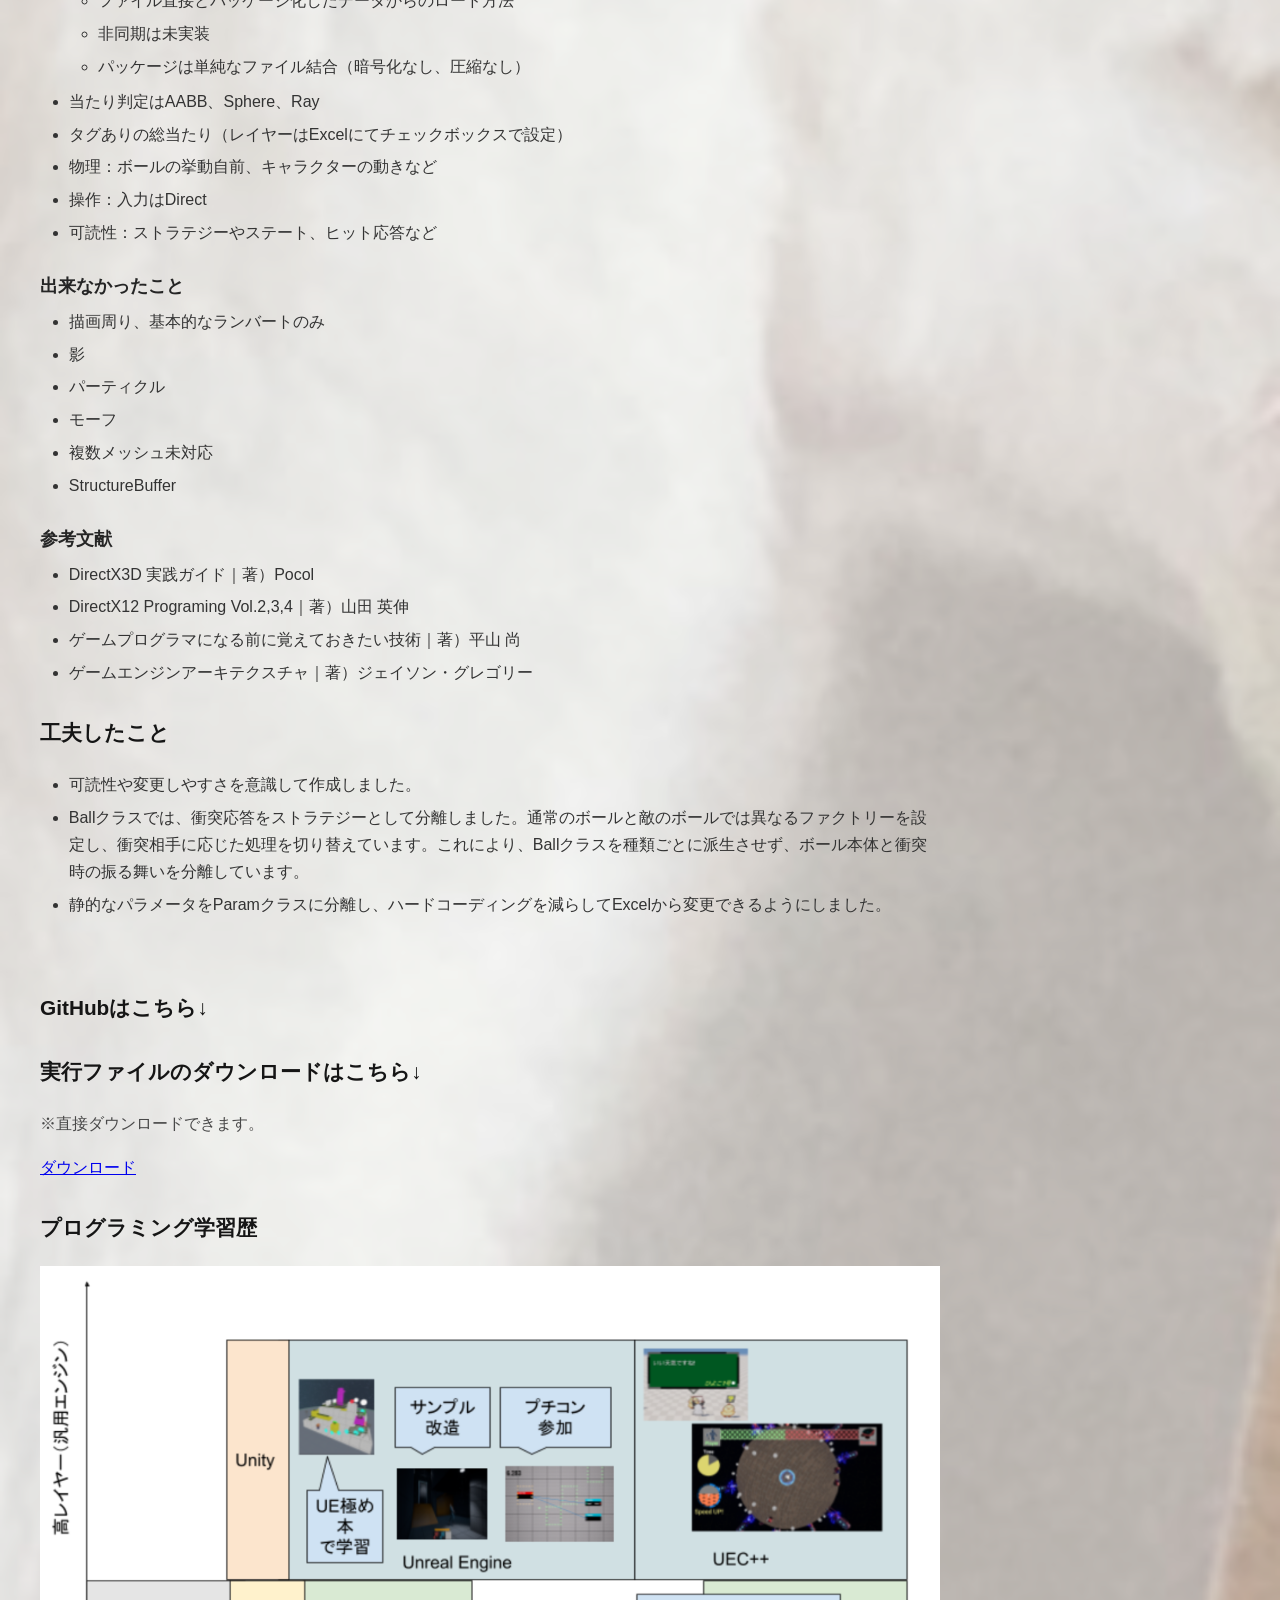
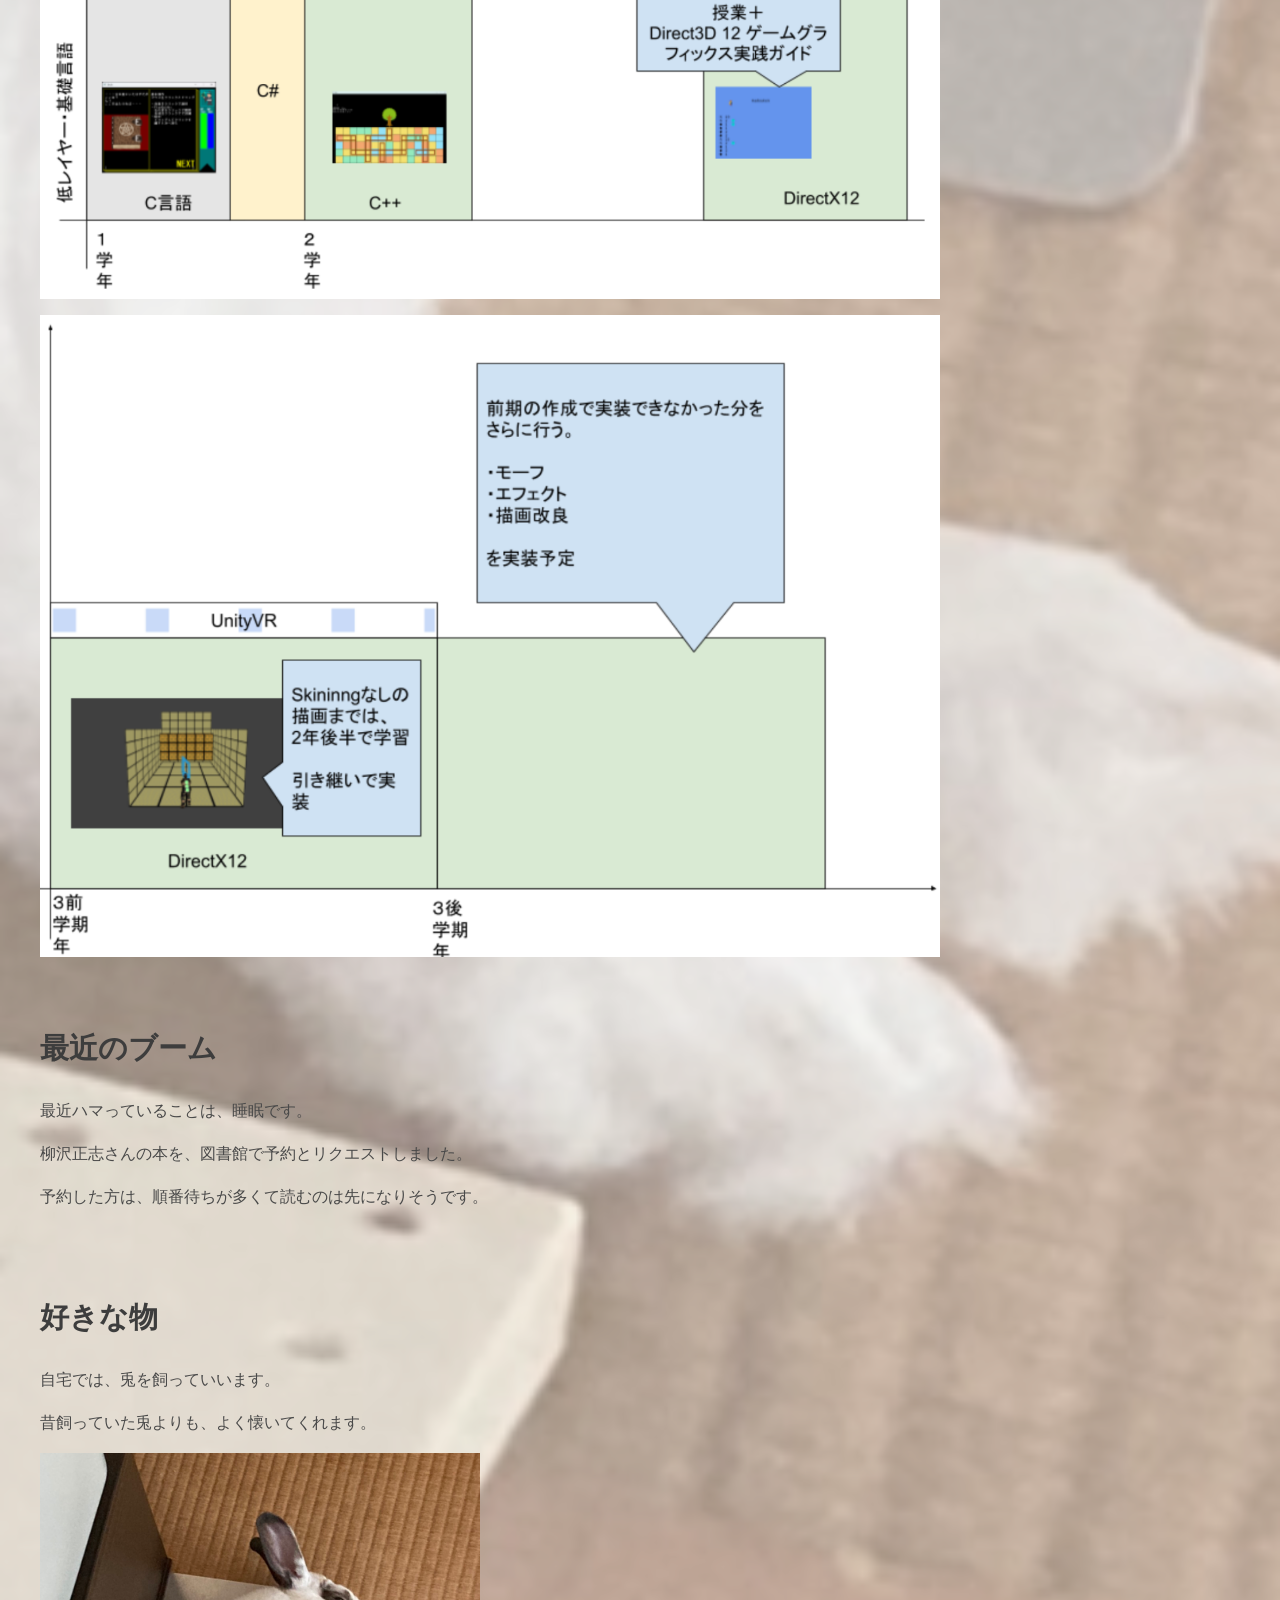
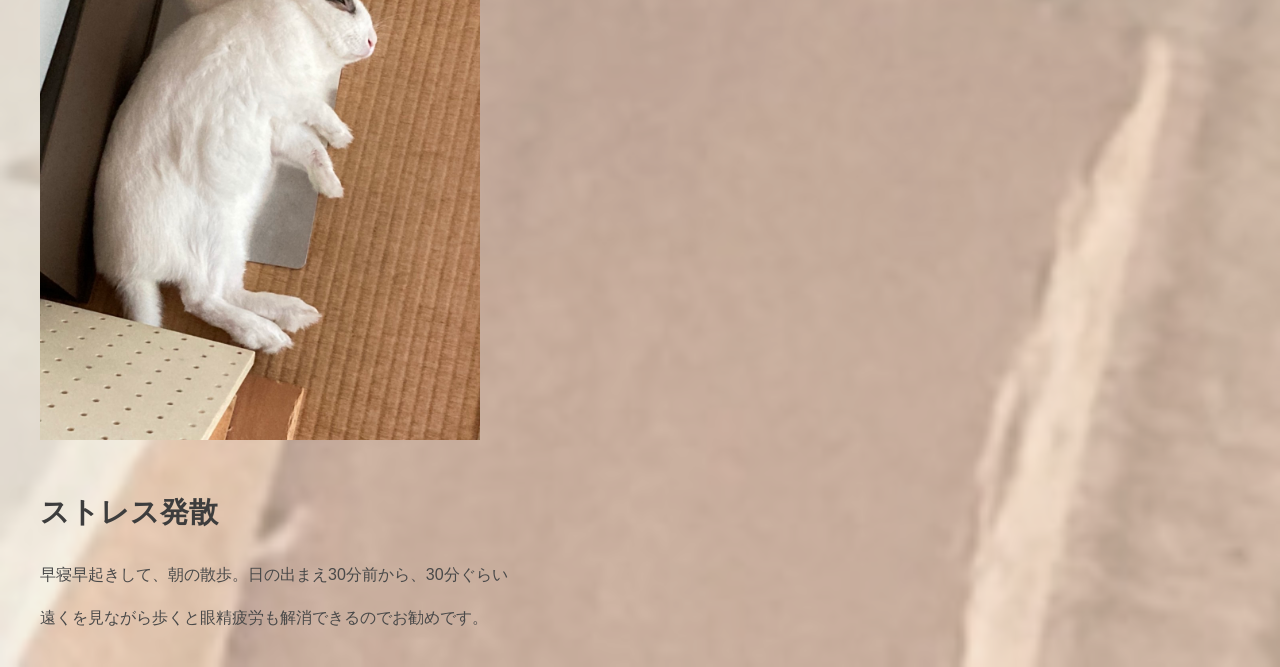
==== commit ed7c39f7: "画用追加、内容更新" ====
--- a/index.html
+++ b/index.html
@@ -65,6 +65,96 @@
             <iframe src="https://www.youtube.com/embed/glYUqlSb2sU" title="YouTube video player" frameborder="0" allow="accelerometer; autoplay; clipboard-write; encrypted-media; gyroscope; picture-in-picture; web-share" referrerpolicy="strict-origin-when-cross-origin" allowfullscreen></iframe>
         </div>
 
+        <h3>概要</h3>
+        <h4>SQUASH_BREAKER</h4>
+        <p>ストラックアウトで狙い通り当てる気持ちよさと、壁を壊していく気持ちよさを体験してもらうために、スカッシュのような操作感で、ブロック崩しを行うゲームを作成しました。</p>
+
+        <h4>制作目的</h4>
+        <p>グラフィック処理の根本やGPUを用いた描画処理を理解するため、ローレベルAPIであるDirectX 12を採用しました。描画パイプラインを一から作成し、技術構造への理解を深めることを目的に制作しました。</p>
+
+        <ul class="project-info">
+          <li>制作期間：6か月</li>
+          <li>制作人数：1人</li>
+        </ul>
+
+        <h4>操作方法</h4>
+        <p>コントローラ推奨</p>
+        <img class="play-guide" src="Images/PlayGuid.jpg" alt="操作方法">
+        <p>詳細は、ビルドデータ同梱のPlayGuidまたは、ゲーム内PlayGuidで確認できます。</p>
+
+        <h4>動作確認環境</h4>
+        <ul class="project-info">
+          <li>OS：Windows 10 / 11（64bit）</li>
+          <li>CPU：13th Gen Intel Core i7-13700H（2.40 GHz）</li>
+          <li>メモリ：32 GB</li>
+          <li>GPU：NVIDIA GeForce RTX 4060 Laptop GPU（8 GB）</li>
+        </ul>
+        <p>※上記環境で動作確認を行っています。最低動作環境および推奨スペックは未検証です。</p>
+
+        <section class="project-details" aria-labelledby="project-details-title">
+          <h3 id="project-details-title">実装内容</h3>
+
+          <h4>DirectX</h4>
+          <ul>
+            <li>リソース、デバイス作成</li>
+            <li>パイプラインの作成から描画</li>
+            <li>PSOの切り替えが少なくなるように、PSO毎で管理して描画</li>
+            <li>インスタンシング描画</li>
+            <li>アニメーションの実装（fbx形式）</li>
+            <li>ボーンの姿勢計算はCPU、スキニング計算のみGPU</li>
+            <li>蓋絵、背景、文字描画はDirectXTKのスプライトバッチ、スプライトフォンを作成</li>
+          </ul>
+
+          <h4>Game</h4>
+          <ul>
+            <li>コンポーネント指向</li>
+            <li>変更しやすいように、静的なパラメータはExcelで変更、JSONで読み込み</li>
+            <li>アセット周り
+              <ul>
+                <li>モデル：Assimp、fbx・obj形式</li>
+                <li>音声：DirectXTK/Audio、Wav</li>
+                <li>テクスチャ：DirectXTK/DDSTextureLoader、dds形式のみ</li>
+                <li>ロード後はマネージャクラスで管理</li>
+                <li>ファイル直接とパッケージ化したデータからのロード方法</li>
+                <li>非同期は未実装</li>
+                <li>パッケージは単純なファイル結合（暗号化なし、圧縮なし）</li>
+              </ul>
+            </li>
+            <li>当たり判定はAABB、Sphere、Ray</li>
+            <li>タグありの総当たり（レイヤーはExcelにてチェックボックスで設定）</li>
+            <li>物理：ボールの挙動自前、キャラクターの動きなど</li>
+            <li>操作：入力はDirect</li>
+            <li>可読性：ストラテジーやステート、ヒット応答など</li>
+          </ul>
+
+          <h4>出来なかったこと</h4>
+          <ul>
+            <li>描画周り、基本的なランバートのみ</li>
+            <li>影</li>
+            <li>パーティクル</li>
+            <li>モーフ</li>
+            <li>複数メッシュ未対応</li>
+            <li>StructureBuffer</li>
+          </ul>
+
+          <h4>参考文献</h4>
+          <ul>
+            <li>DirectX3D 実践ガイド｜著）Pocol</li>
+            <li>DirectX12 Programing Vol.2,3,4｜著）山田 英伸</li>
+            <li>ゲームプログラマになる前に覚えておきたい技術｜著）平山 尚</li>
+            <li>ゲームエンジンアーキテクスチャ｜著）ジェイソン・グレゴリー</li>
+          </ul>
+        </section>
+
+        <section class="project-details" aria-labelledby="improvements-title">
+          <h3 id="improvements-title">工夫したこと</h3>
+          <ul>
+            <li>可読性や変更しやすさを意識して作成しました。</li>
+            <li>Ballクラスでは、衝突応答をストラテジーとして分離しました。通常のボールと敵のボールでは異なるファクトリーを設定し、衝突相手に応じた処理を切り替えています。これにより、Ballクラスを種類ごとに派生させず、ボール本体と衝突時の振る舞いを分離しています。</li>
+            <li>静的なパラメータをParamクラスに分離し、ハードコーディングを減らしてExcelから変更できるようにしました。</li>
+          </ul>
+        </section>
+
         <br>
         <h3 id="ソースコード">GitHubはこちら↓</h3>
 
@@ -77,7 +167,10 @@
 
         <h3 id="プログラミング歴">プログラミング学習歴</h3>
         <!-- 新しい順に書く。メインは書いてるので、割愛 -->
-        <p>hogehoge</p>
+        <div class="learning-history-images">
+          <img src="Images/LearningHistory1.png" alt="プログラミング学習遍歴">
+          <img src="Images/LeaarningHistory2.png" alt="プログラミング学習遍歴">
+        </div>
         <br>
         
         <h2 id="最近のブーム">最近のブーム</h2>
--- a/style.css
+++ b/style.css
@@ -2,6 +2,9 @@
     position: relative;
     min-height: 100vh;
     margin: 0;
+    color: #333;
+    font-family: sans-serif;
+    line-height: 1.7;
 }
 
 body::before {
@@ -22,30 +25,34 @@
 
 h1 {
     color: #1e1e1e;
-    font-size: 3.0rem;
+    font-size: 2.5rem;
 }
 
 h2 {
     color: #3d3d3d;
-    font-size: 2rem;
+    margin-top: 2.5rem;
+    font-size: 1.8rem;
 }
 
 h3 {
     color: #151515;
-    font-size: 20px;
+    margin-top: 1.8rem;
+    font-size: 1.3rem;
 }
 
 p {
     color: #494949;
-    font-size: 1.5rem;
+    font-size: 1rem;
 }
 
 ul {
-    font-size: 2.0rem;
+    padding-left: 1.8rem;
+    font-size: 1rem;
 }
 
 li {
-    font-size: 2.0rem;
+    margin-bottom: 0.35rem;
+    font-size: 1rem;
 }
 
 .skill-list li {
@@ -59,10 +66,15 @@
     width: 40%;
 }
 
+.play-guide {
+    height: 80%;
+    width: 80%;
+}
+
 .video-container {
     position: relative;
     width: 100%;
-    max-width: 560px;
+    max-width: 720px;
     aspect-ratio: 16 / 9;
     margin-top: 10px;
 }
@@ -74,6 +86,49 @@
     width: 100%;
     height: 100%;
     border: none;
+}
+
+.project-details h4 {
+    color: #252525;
+    margin-top: 1.5rem;
+    margin-bottom: 0.4rem;
+    font-size: 1.15rem;
+}
+
+.project-details ul {
+    margin-top: 0.4rem;
+    margin-bottom: 1rem;
+    font-size: 1rem;
+}
+
+.project-details li {
+    font-size: 1rem;
+}
+
+.project-details > ul > li > ul {
+    margin-top: 0.35rem;
+    margin-bottom: 0.5rem;
+}
+
+.project-details {
+    max-width: 900px;
+}
+
+.video-container {
+    margin-bottom: 1.5rem;
+}
+
+.learning-history-images {
+    display: flex;
+    flex-wrap: wrap;
+    gap: 1rem;
+    align-items: flex-start;
+}
+
+.learning-history-images img {
+    height: auto;
+    max-width: 100%;
+    width: min(100%, 900px);
 }
 
 /* --- サイドバー関連のスタイル --- */
@@ -131,10 +186,30 @@
     /* デフォルト（非展開時）は左側の余白を狭くしておく */
     margin-left: 20px;
     padding: 20px;
+    max-width: 1100px;
     transition: margin-left 0.3s ease;
 }
 
 /* サイドバーが開いた時（openクラスがついた時）にメインコンテンツを右に押す */
 body.sidebar-open #main-content {
-    margin-left: 20rem;
-}
+    margin-left: calc(30vw + 20px);
+}
+
+@media (max-width: 700px) {
+    h1 {
+        font-size: 2rem;
+    }
+
+    #main-content {
+        margin-left: 0;
+        padding: 16px;
+    }
+
+    body.sidebar-open #main-content {
+        margin-left: 0;
+    }
+
+    .sidebar {
+        width: 85vw;
+    }
+}
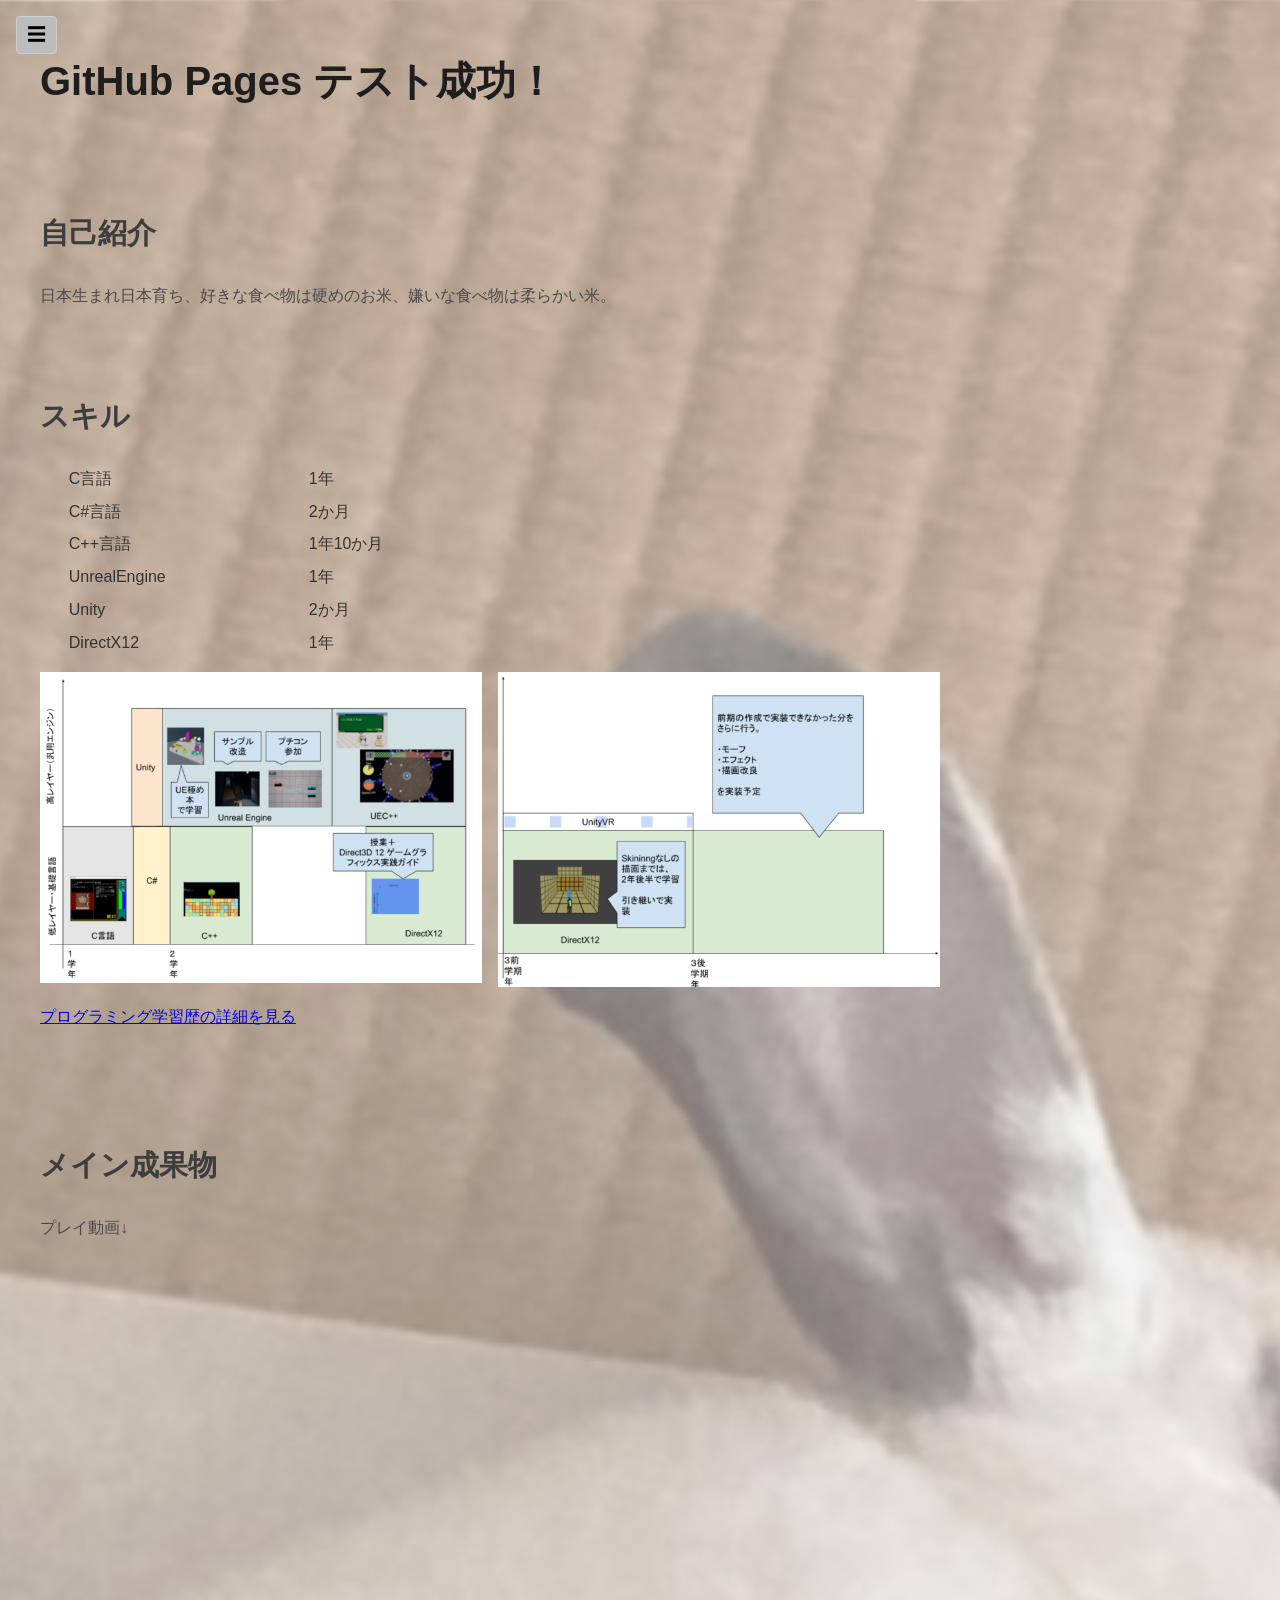
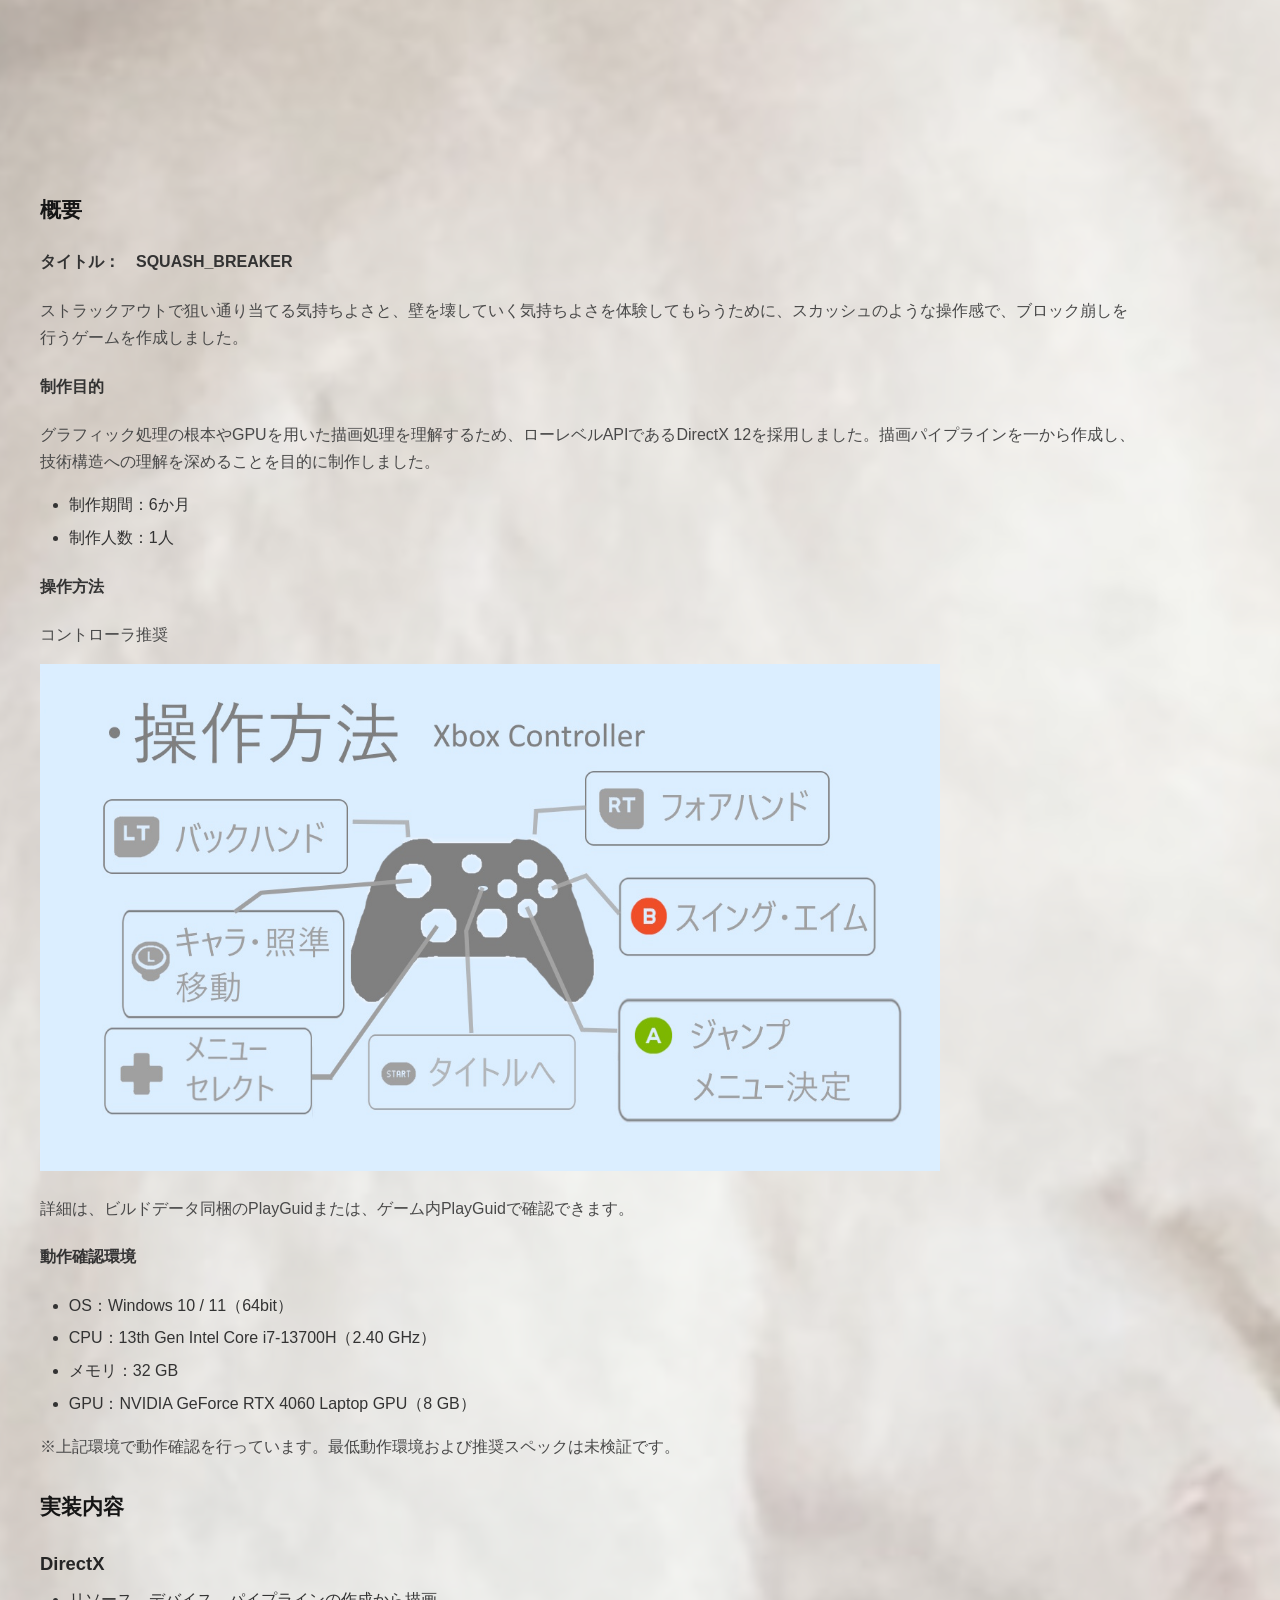
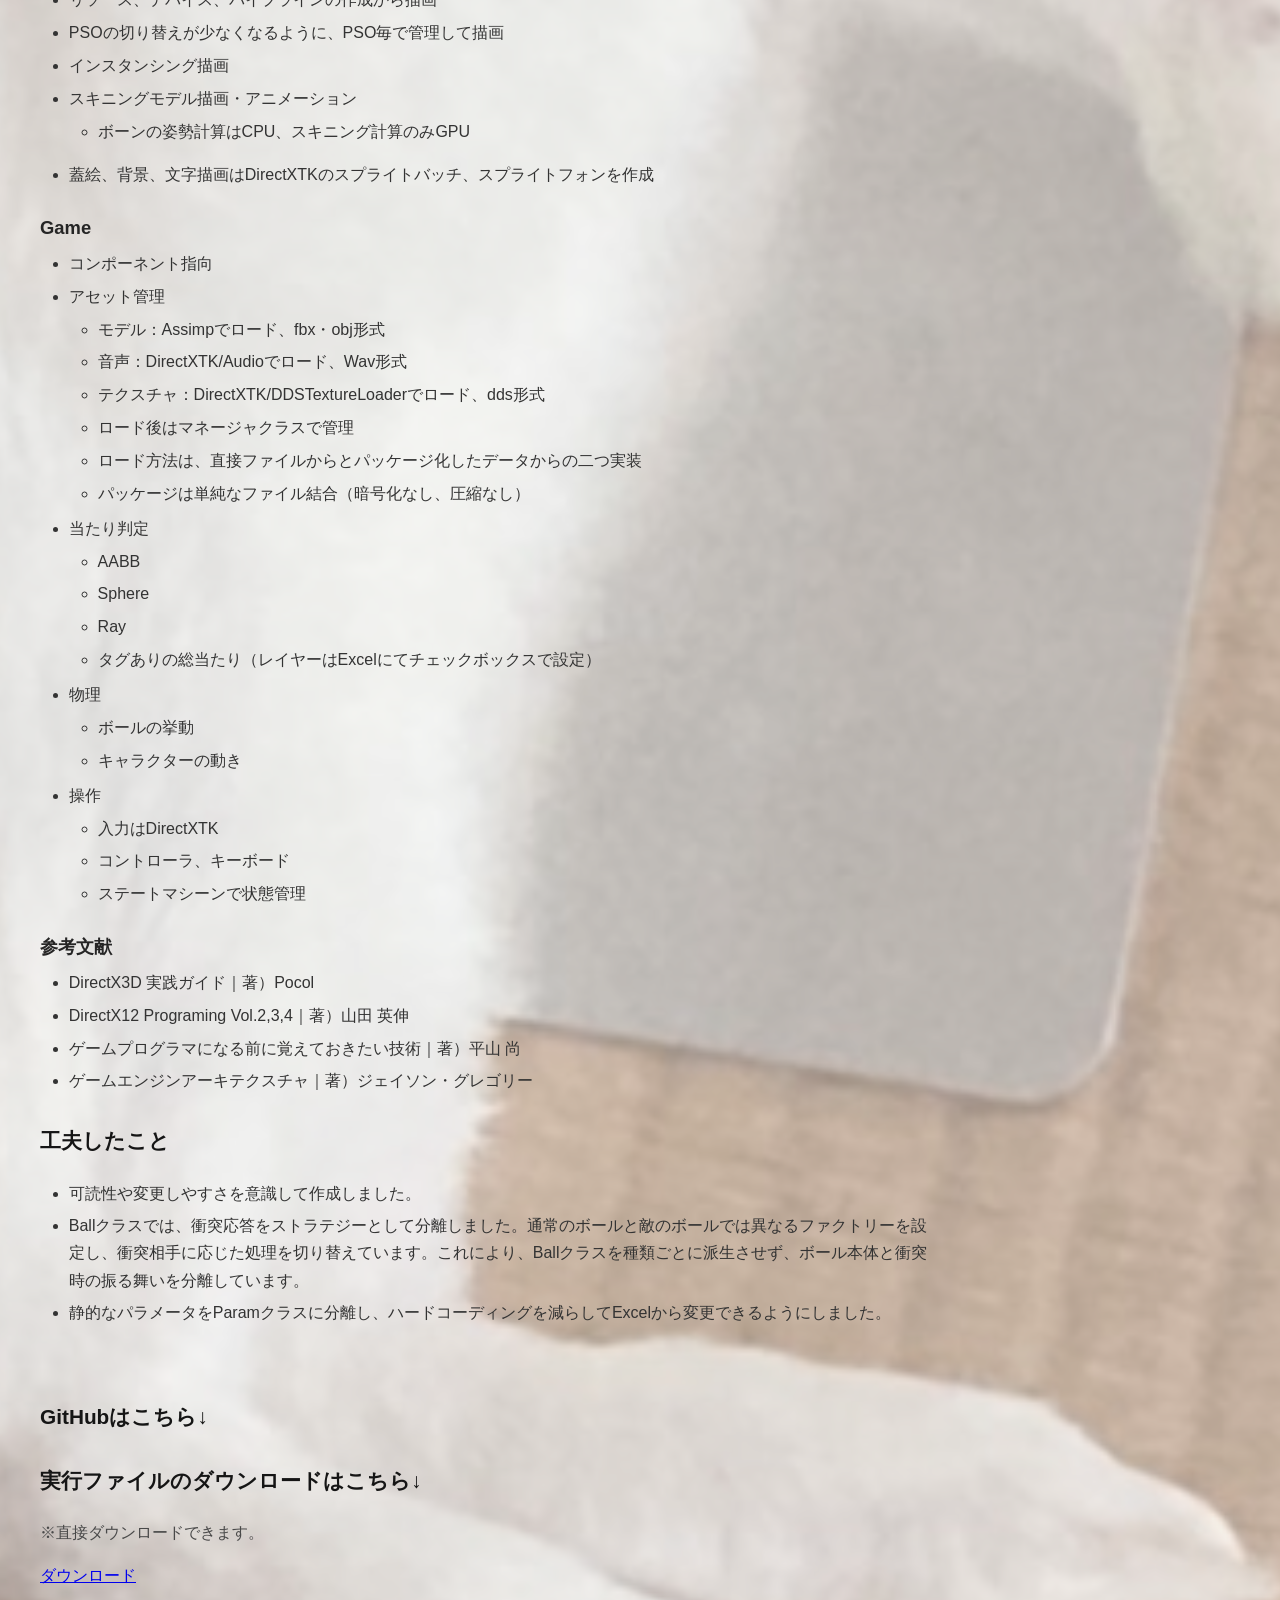
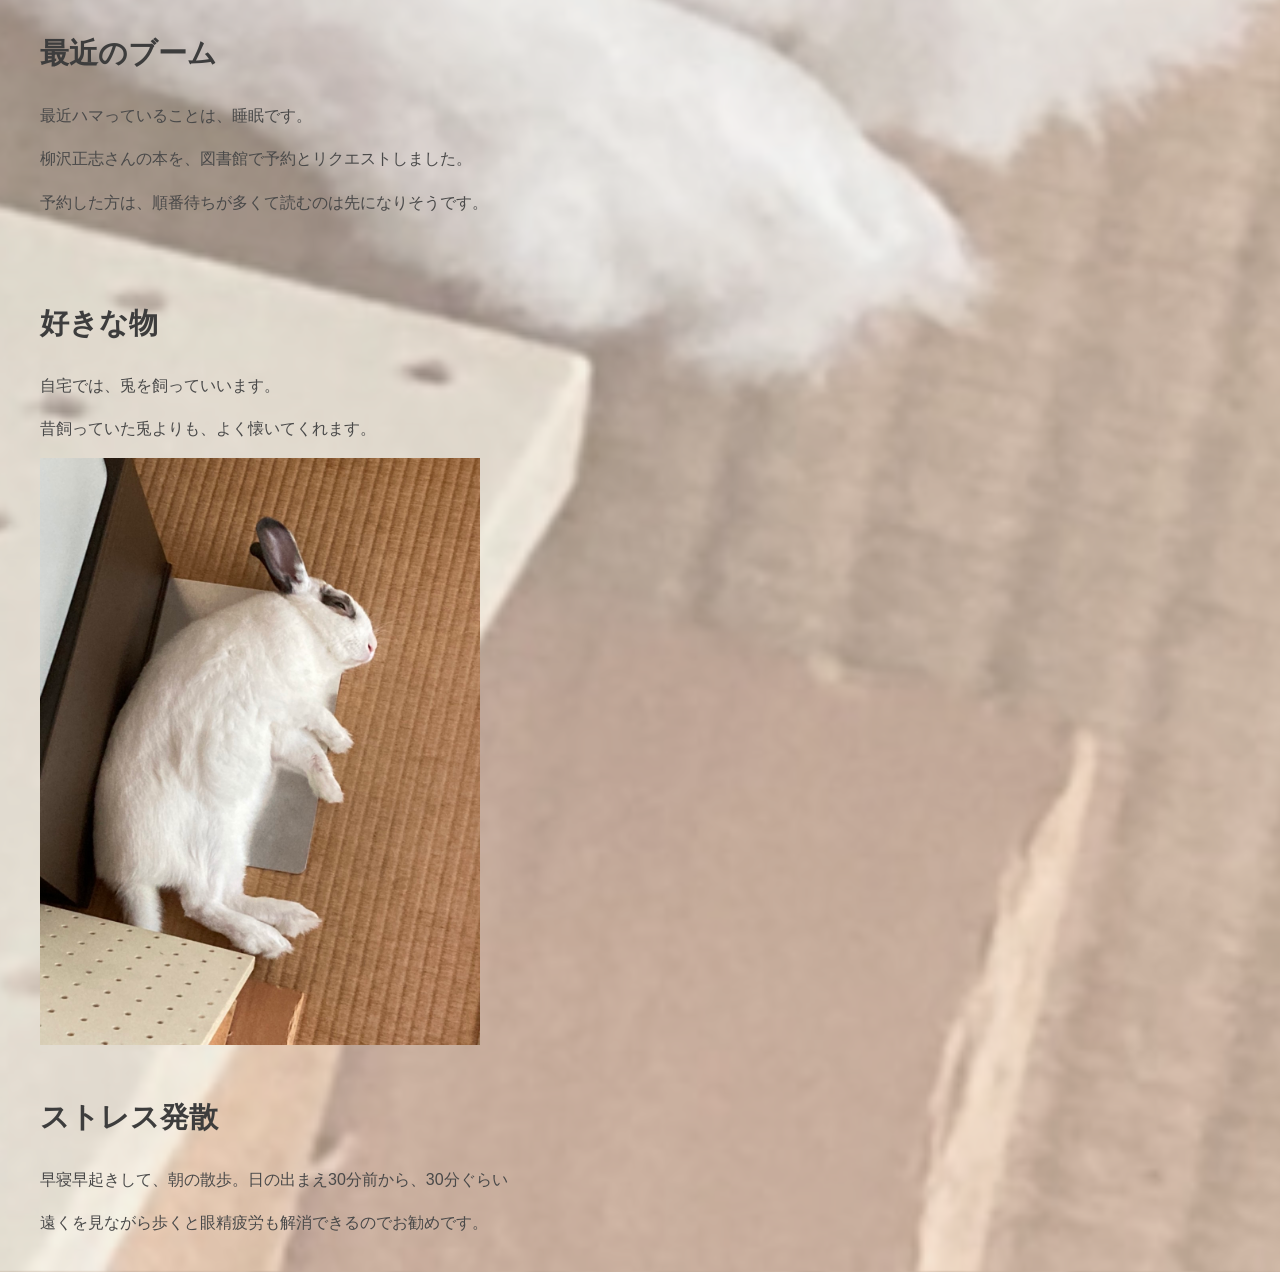
==== commit 5a4a1274: "詳細追加" ====
--- a/index.html
+++ b/index.html
@@ -19,10 +19,10 @@
       <ul>
         <li><a href="#自己紹介">自己紹介</a></li>
         <li><a href="#スキル">言語スキル</a></li>
-        <li><a href="#メイン">メインの説明</a></li>
+        <li><a href="#メイン">メイン成果物</a></li>
         <li><a href="#ダウンロード">実行ファイルダウンロード</a></li>
         <li><a href="#ソースコード">ソースコード(GitHub)</a></li>
-        <li><a href="#プログラミング学習歴">プログラミング歴</a></li>
+        <!-- <li><a href="#プログラミング学習歴">プログラミング歴</a></li> -->
         <li><a href="#最近のブーム">最近のブーム</a></li>
         <li><a href="#好きな物">好きな物</a></li>
         <li><a href="#ストレス発散">ストレス発散</a></li>
@@ -58,15 +58,28 @@
           <li><span class="skill-name">DirectX12</span>1年</li>
         </ul>
 
-        <br>
-        <h2 id="メイン">メイン</h2>
+        <!-- <h3 id="プログラミング歴">プログラミング学習歴</h3> -->
+        <!-- 新しい順に書く。メインは書いてるので、割愛 -->
+        <!-- <div class="learning-history-images">
+          <img src="Images/LearningHistory1.png" alt="プログラミング学習遍歴">
+          <img src="Images/LeaarningHistory2.png" alt="プログラミング学習遍歴">
+        </div> -->
+        <div class="learning-history-comparison">
+          <img src="Images/LearningHistory1.png" alt="プログラミング学習遍歴の比較用表示">
+          <img src="Images/LeaarningHistory2.png" alt="プログラミング学習遍歴の比較用表示">
+        </div>
+        <p><a href="learning-history.html">プログラミング学習歴の詳細を見る</a></p>
+        <br>
+
+        <br>
+        <h2 id="メイン">メイン成果物</h2>
         <p>プレイ動画↓</p>
         <div class="video-container">
             <iframe src="https://www.youtube.com/embed/glYUqlSb2sU" title="YouTube video player" frameborder="0" allow="accelerometer; autoplay; clipboard-write; encrypted-media; gyroscope; picture-in-picture; web-share" referrerpolicy="strict-origin-when-cross-origin" allowfullscreen></iframe>
         </div>
 
         <h3>概要</h3>
-        <h4>SQUASH_BREAKER</h4>
+        <h4>タイトル：　SQUASH_BREAKER</h4>
         <p>ストラックアウトで狙い通り当てる気持ちよさと、壁を壊していく気持ちよさを体験してもらうために、スカッシュのような操作感で、ブロック崩しを行うゲームを作成しました。</p>
 
         <h4>制作目的</h4>
@@ -96,47 +109,60 @@
 
           <h4>DirectX</h4>
           <ul>
-            <li>リソース、デバイス作成</li>
-            <li>パイプラインの作成から描画</li>
+            <li>リソース、デバイス、パイプラインの作成から描画</li>
             <li>PSOの切り替えが少なくなるように、PSO毎で管理して描画</li>
             <li>インスタンシング描画</li>
-            <li>アニメーションの実装（fbx形式）</li>
-            <li>ボーンの姿勢計算はCPU、スキニング計算のみGPU</li>
+            <li>スキニングモデル描画・アニメーション</li>
+              <ul>
+                <li>ボーンの姿勢計算はCPU、スキニング計算のみGPU</li>
+              </ul>
             <li>蓋絵、背景、文字描画はDirectXTKのスプライトバッチ、スプライトフォンを作成</li>
           </ul>
 
           <h4>Game</h4>
           <ul>
             <li>コンポーネント指向</li>
-            <li>変更しやすいように、静的なパラメータはExcelで変更、JSONで読み込み</li>
-            <li>アセット周り
-              <ul>
-                <li>モデル：Assimp、fbx・obj形式</li>
-                <li>音声：DirectXTK/Audio、Wav</li>
-                <li>テクスチャ：DirectXTK/DDSTextureLoader、dds形式のみ</li>
+            <li>アセット管理
+              <ul>
+                <li>モデル：Assimpでロード、fbx・obj形式</li>
+                <li>音声：DirectXTK/Audioでロード、Wav形式</li>
+                <li>テクスチャ：DirectXTK/DDSTextureLoaderでロード、dds形式</li>
                 <li>ロード後はマネージャクラスで管理</li>
-                <li>ファイル直接とパッケージ化したデータからのロード方法</li>
-                <li>非同期は未実装</li>
+                <li>ロード方法は、直接ファイルからとパッケージ化したデータからの二つ実装</li>
                 <li>パッケージは単純なファイル結合（暗号化なし、圧縮なし）</li>
               </ul>
             </li>
-            <li>当たり判定はAABB、Sphere、Ray</li>
-            <li>タグありの総当たり（レイヤーはExcelにてチェックボックスで設定）</li>
-            <li>物理：ボールの挙動自前、キャラクターの動きなど</li>
-            <li>操作：入力はDirect</li>
-            <li>可読性：ストラテジーやステート、ヒット応答など</li>
-          </ul>
-
+            <li>当たり判定
+              <ul>
+                <li>AABB</li>
+                <li>Sphere</li>
+                <li>Ray</li>
+                <li>タグありの総当たり（レイヤーはExcelにてチェックボックスで設定）</li>
+              </ul>
+            </li>
+            <li>物理
+              <ul>
+                <li>ボールの挙動</li>
+                <li>キャラクターの動き</li>
+              </ul>
+            </li>
+            <li>操作
+              <ul>
+                <li>入力はDirectXTK</li>
+                <li>コントローラ、キーボード</li>
+                <li>ステートマシーンで状態管理</li>
+              </ul>
+            </li>
+          </ul>
+<!--
           <h4>出来なかったこと</h4>
           <ul>
-            <li>描画周り、基本的なランバートのみ</li>
+            <li>基本的なランバート以外の描画</li>
             <li>影</li>
             <li>パーティクル</li>
             <li>モーフ</li>
-            <li>複数メッシュ未対応</li>
-            <li>StructureBuffer</li>
-          </ul>
-
+          </ul>
+        -->
           <h4>参考文献</h4>
           <ul>
             <li>DirectX3D 実践ガイド｜著）Pocol</li>
@@ -163,14 +189,6 @@
         <a href="https://github.com/dkdk15ch/TestRelase/releases/download/v0.0.1/SQUASH_BREAKER_1016.zip" download onclick="return confirm('ゲームデータをダウンロードしますか？（ファイルサイズ: 約116MB）');">
         ダウンロード
         </a>     
-        <br>
-
-        <h3 id="プログラミング歴">プログラミング学習歴</h3>
-        <!-- 新しい順に書く。メインは書いてるので、割愛 -->
-        <div class="learning-history-images">
-          <img src="Images/LearningHistory1.png" alt="プログラミング学習遍歴">
-          <img src="Images/LeaarningHistory2.png" alt="プログラミング学習遍歴">
-        </div>
         <br>
         
         <h2 id="最近のブーム">最近のブーム</h2>
--- a/style.css
+++ b/style.css
@@ -67,14 +67,15 @@
 }
 
 .play-guide {
-    height: 80%;
-    width: 80%;
+    height: auto;
+    max-width: 900px;
+    width: 100%;
 }
 
 .video-container {
     position: relative;
     width: 100%;
-    max-width: 720px;
+    max-width: 900px;
     aspect-ratio: 16 / 9;
     margin-top: 10px;
 }
@@ -129,6 +130,19 @@
     height: auto;
     max-width: 100%;
     width: min(100%, 900px);
+}
+
+.learning-history-comparison {
+    display: grid;
+    grid-template-columns: repeat(2, minmax(0, 1fr));
+    gap: 1rem;
+    max-width: 900px;
+    margin-top: 1rem;
+}
+
+.learning-history-comparison img {
+    height: auto;
+    width: 100%;
 }
 
 /* --- サイドバー関連のスタイル --- */
@@ -212,4 +226,8 @@
     .sidebar {
         width: 85vw;
     }
-}
+
+    .learning-history-comparison {
+        grid-template-columns: 1fr;
+    }
+}
